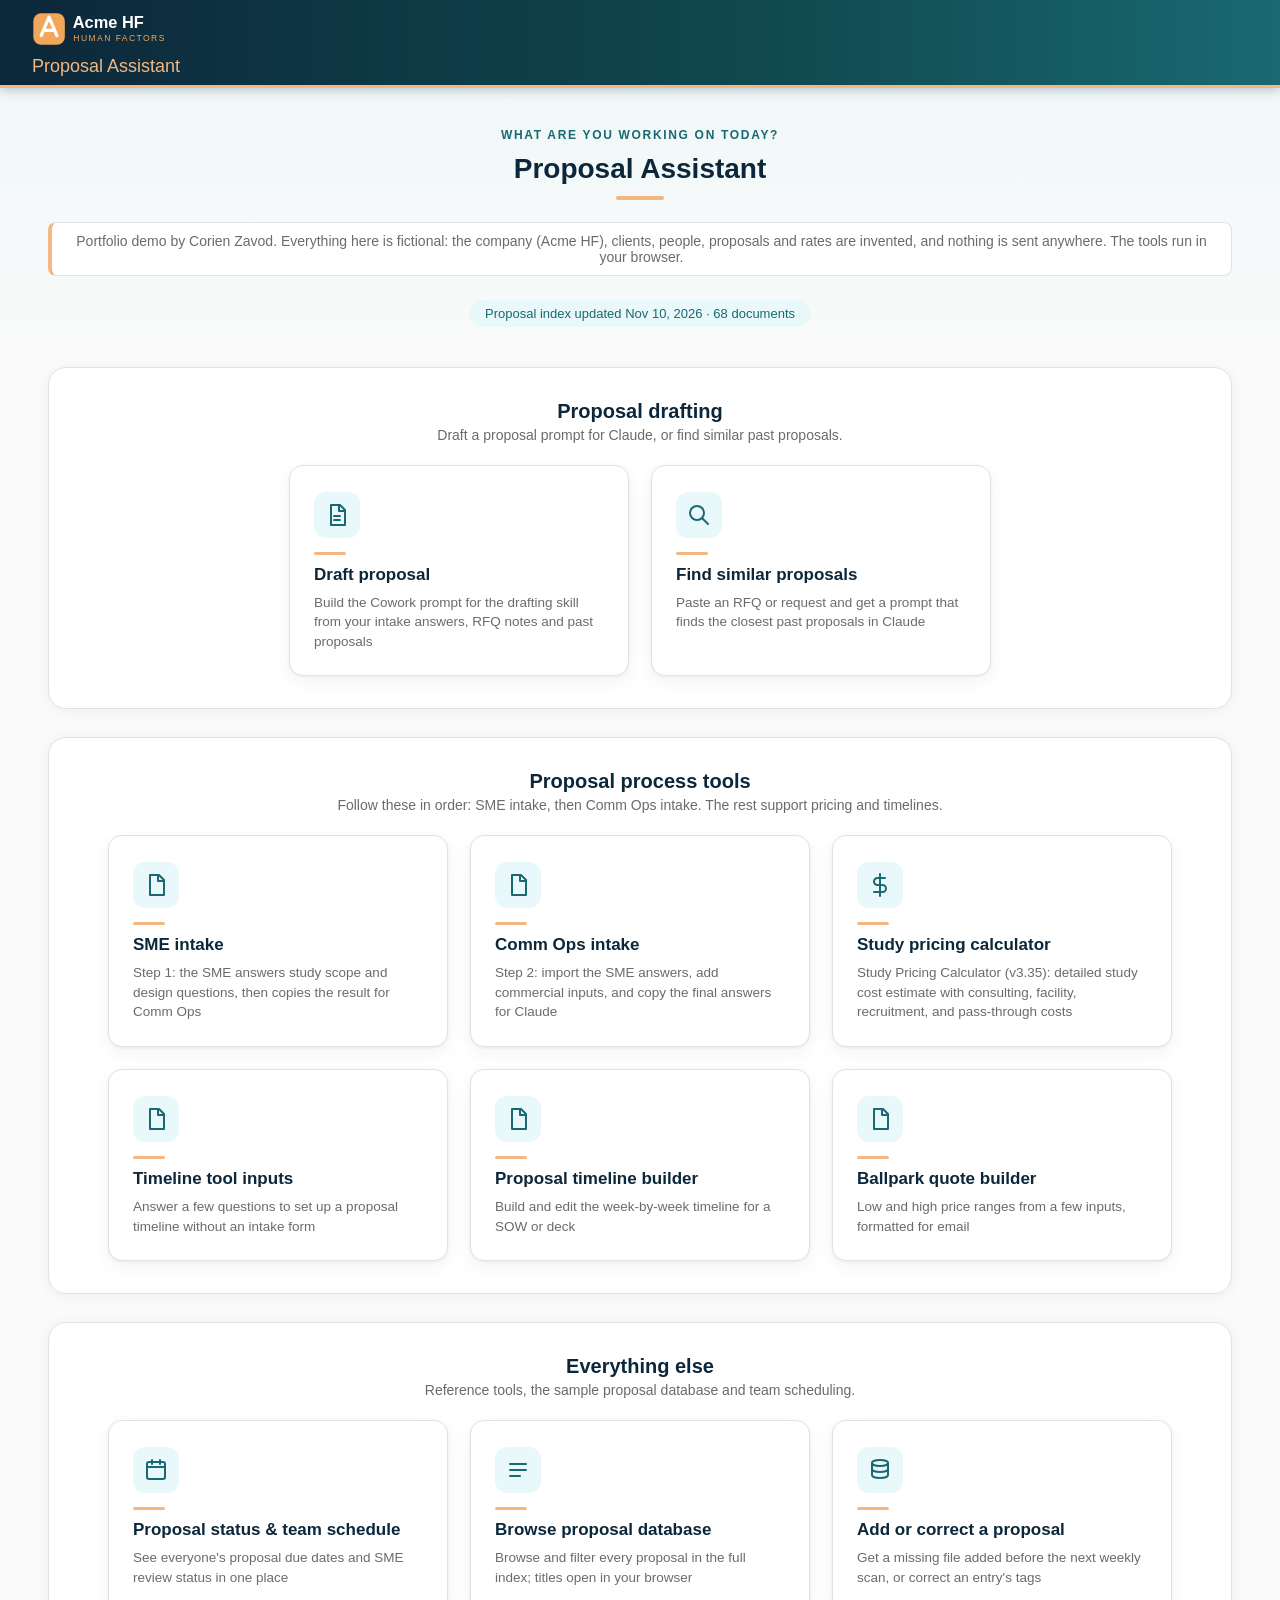
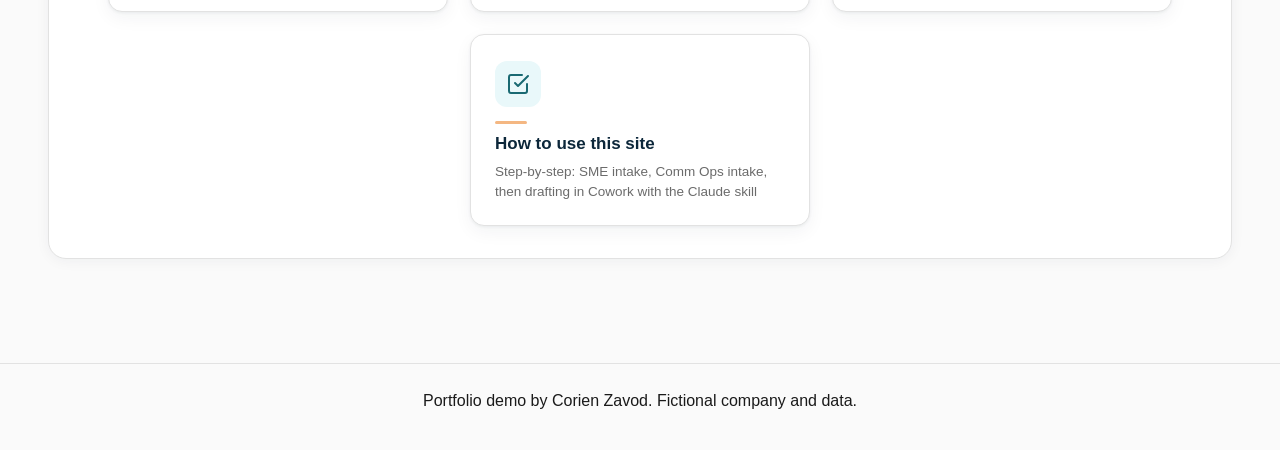
==== index.html @ 8b2c9a24 "Update index.html" ====
<!DOCTYPE html>
<html lang="en">
<head>
<meta charset="UTF-8">
<meta name="viewport" content="width=device-width, initial-scale=1.0">
<title>Proposal Assistant (portfolio demo)</title>
<link rel="stylesheet" href="styles.css">
<link rel="icon" type="image/svg+xml" href="favicon.svg">
<style>
.tool-bar{height:34px;box-sizing:border-box;display:flex;align-items:center;gap:12px;padding:0 24px;background:#FAFAFA var(--page-grad) fixed}
.tool-bar .back-link{margin:0 !important;padding:0 !important;width:auto !important;line-height:1}
.tool-bar .primary-btn{margin:0 !important;padding:3px 12px !important;font-size:13px;line-height:1.2}
/* Keep the header (logo = home) and the Back button visible while scrolling */
.app-header{position:sticky !important;top:0;z-index:1000}
.view > .back-link{display:block;width:100%;text-align:left;position:sticky;top:var(--header-h,64px);z-index:900;background:#FAFAFA var(--page-grad) fixed;padding-top:8px;padding-bottom:8px;margin-top:0}
</style>
</head>
<body>
  <header class="app-header">
    <div class="header-home-link" id="header-home-link" role="button" tabindex="0" aria-label="Go to home screen">
      <img src="logo-white.svg" alt="Acme HF" class="brand-logo">
      <div class="subtitle">Proposal Assistant</div>
    </div>
    <span id="signed-in-as" class="signed-in-as" hidden></span>
  </header>
  <section id="view-login" class="view">
    <h1>Sign in</h1>
    <p class="login-desc">Demo sign-in is switched off.</p>
    <form id="login-form">
      <label>Email address
        <input type="email" name="email" placeholder="you@example.com" required>
      </label>
      <div id="login-error" class="login-error" hidden>Please enter a valid email address.</div>
      <button type="submit" class="primary-btn">Continue</button>
    </form>
  </section>
  <main id="view-home" class="view" hidden>
    <p class="welcome-line">What are you working on today?</p>
    <h1 class="home-heading">Proposal Assistant</h1><p class="demo-banner" style="margin:0 0 18px;padding:10px 14px;border:1px solid var(--border);border-left:4px solid var(--pink);border-radius:8px;background:#fff;font-size:14px;color:var(--text-muted);">Portfolio demo by Corien Zavod. Everything here is fictional: the company (Acme HF), clients, people, proposals and rates are invented, and nothing is sent anywhere. The tools run in your browser.</p>
    <p id="home-stats" class="home-stats"></p>
<section class="home-section">
    <h2 class="home-section-title">Proposal drafting</h2>
    <p class="home-section-sub">Draft a proposal prompt for Claude, or find similar past proposals.</p>
    <div class="card-grid">
<button class="big-card" id="btn-draft" type="button">
        <svg class="card-icon" viewBox="0 0 24 24" fill="none" stroke="currentColor" stroke-width="2" stroke-linecap="round" stroke-linejoin="round" aria-hidden="true"><path d="M6 2h9l5 5v15H6z"/><path d="M14 2v6h6"/><path d="M9 13h6"/><path d="M9 17h6"/></svg>
        <span class="card-accent"></span>
        <span class="card-title">Draft proposal</span>
        <span class="card-desc">Build the Cowork prompt for the drafting skill from your intake answers, RFQ notes and past proposals</span>
      </button>
<button class="big-card" id="btn-search" type="button">
        <svg class="card-icon" viewBox="0 0 24 24" fill="none" stroke="currentColor" stroke-width="2" stroke-linecap="round" stroke-linejoin="round" aria-hidden="true"><circle cx="10" cy="10" r="7"/><path d="M21 21l-5.5-5.5"/></svg>
        <span class="card-accent"></span>
        <span class="card-title">Find similar proposals</span>
        <span class="card-desc">Paste an RFQ or request and get a prompt that finds the closest past proposals in Claude</span>
      </button>
    </div>
    </section>
<section class="home-section">
    <h2 class="home-section-title">Proposal process tools</h2>
    <p class="home-section-sub">Follow these in order: SME intake, then Comm Ops intake. The rest support pricing and timelines.</p>
    <div class="card-grid">
<button class="big-card" type="button" data-tool="tool-sme-intake.html" data-title="SME intake">
        <svg class="card-icon" viewBox="0 0 24 24" fill="none" stroke="currentColor" stroke-width="2" stroke-linecap="round" stroke-linejoin="round" aria-hidden="true"><path d="M6 2h9l5 5v15H6z"/><path d="M14 2v6h6"/></svg>
        <span class="card-accent"></span>
        <span class="card-title">SME intake</span>
        <span class="card-desc">Step 1: the SME answers study scope and design questions, then copies the result for Comm Ops</span>
      </button>
<button class="big-card" type="button" data-tool="tool-comm-ops-intake.html" data-title="Comm Ops intake">
        <svg class="card-icon" viewBox="0 0 24 24" fill="none" stroke="currentColor" stroke-width="2" stroke-linecap="round" stroke-linejoin="round" aria-hidden="true"><path d="M6 2h9l5 5v15H6z"/><path d="M14 2v6h6"/></svg>
        <span class="card-accent"></span>
        <span class="card-title">Comm Ops intake</span>
        <span class="card-desc">Step 2: import the SME answers, add commercial inputs, and copy the final answers for Claude</span>
      </button>
<button class="big-card" id="btn-pricing-calc" type="button">
  <svg class="card-icon" viewBox="0 0 24 24" fill="none" stroke="currentColor" stroke-width="2" stroke-linecap="round" stroke-linejoin="round" aria-hidden="true"><line x1="12" y1="1" x2="12" y2="23"/><path d="M17 5H9.5a3.5 3.5 0 0 0 0 7h5a3.5 3.5 0 0 1 0 7H6"/></svg>
  <span class="card-accent"></span>
  <span class="card-title">Study pricing calculator</span>
  <span class="card-desc">Study Pricing Calculator (v3.35): detailed study cost estimate with consulting, facility, recruitment, and pass-through costs</span>
</button>
<button class="big-card" type="button" data-tool="tool-timeline-inputs.html" data-title="Timeline tool inputs">
        <svg class="card-icon" viewBox="0 0 24 24" fill="none" stroke="currentColor" stroke-width="2" stroke-linecap="round" stroke-linejoin="round" aria-hidden="true"><path d="M6 2h9l5 5v15H6z"/><path d="M14 2v6h6"/></svg>
        <span class="card-accent"></span>
        <span class="card-title">Timeline tool inputs</span>
        <span class="card-desc">Answer a few questions to set up a proposal timeline without an intake form</span>
      </button>
<button class="big-card" type="button" data-tool="tool-timeline-builder.html" data-title="Proposal timeline builder">
        <svg class="card-icon" viewBox="0 0 24 24" fill="none" stroke="currentColor" stroke-width="2" stroke-linecap="round" stroke-linejoin="round" aria-hidden="true"><path d="M6 2h9l5 5v15H6z"/><path d="M14 2v6h6"/></svg>
        <span class="card-accent"></span>
        <span class="card-title">Proposal timeline builder</span>
        <span class="card-desc">Build and edit the week-by-week timeline for a SOW or deck</span>
      </button>
<button class="big-card" type="button" data-tool="tool-ballpark.html" data-title="Ballpark quote builder">
        <svg class="card-icon" viewBox="0 0 24 24" fill="none" stroke="currentColor" stroke-width="2" stroke-linecap="round" stroke-linejoin="round" aria-hidden="true"><path d="M6 2h9l5 5v15H6z"/><path d="M14 2v6h6"/></svg>
        <span class="card-accent"></span>
        <span class="card-title">Ballpark quote builder</span>
        <span class="card-desc">Low and high price ranges from a few inputs, formatted for email</span>
      </button>
    </div>
    </section>
<section class="home-section">
    <h2 class="home-section-title">Everything else</h2>
    <p class="home-section-sub">Reference tools, the sample proposal database and team scheduling.</p>
    <div class="card-grid">

<button class="big-card" id="btn-schedule" type="button">
        <svg class="card-icon" viewBox="0 0 24 24" fill="none" stroke="currentColor" stroke-width="2" stroke-linecap="round" stroke-linejoin="round" aria-hidden="true"><rect x="3" y="4" width="18" height="17" rx="2"/><path d="M3 9h18"/><path d="M8 2v4"/><path d="M16 2v4"/></svg>
        <span class="card-accent"></span>
        <span class="card-title">Proposal status &amp; team schedule</span>
        <span class="card-desc">See everyone's proposal due dates and SME review status in one place</span>
      </button>
<button class="big-card" id="btn-browse-db" type="button">
        <svg class="card-icon" viewBox="0 0 24 24" fill="none" stroke="currentColor" stroke-width="2" stroke-linecap="round" stroke-linejoin="round" aria-hidden="true"><path d="M4 6h16"/><path d="M4 12h16"/><path d="M4 18h10"/></svg>
        <span class="card-accent"></span>
        <span class="card-title">Browse proposal database</span>
        <span class="card-desc">Browse and filter every proposal in the full index; titles open in your browser</span>
      </button>
<button class="big-card" id="btn-add-proposal" type="button">
        <svg class="card-icon" viewBox="0 0 24 24" fill="none" stroke="currentColor" stroke-width="2" stroke-linecap="round" stroke-linejoin="round" aria-hidden="true"><ellipse cx="12" cy="5" rx="8" ry="3"/><path d="M4 5v6c0 1.7 3.6 3 8 3s8-1.3 8-3V5"/><path d="M4 11v6c0 1.7 3.6 3 8 3s8-1.3 8-3v-6"/></svg>
        <span class="card-accent"></span>
        <span class="card-title">Add or correct a proposal</span>
        <span class="card-desc">Get a missing file added before the next weekly scan, or correct an entry's tags</span>
      </button>
<button class="big-card" id="btn-howto" type="button">
  <svg class="card-icon" viewBox="0 0 24 24" fill="none" stroke="currentColor" stroke-width="2" stroke-linecap="round" stroke-linejoin="round" aria-hidden="true"><path d="M9 11l3 3L22 4"/><path d="M21 12v7a2 2 0 0 1-2 2H5a2 2 0 0 1-2-2V5a2 2 0 0 1 2-2h11"/></svg>
  <span class="card-accent"></span>
  <span class="card-title">How to use this site</span>
  <span class="card-desc">Step-by-step: SME intake, Comm Ops intake, then drafting in Cowork with the Claude skill</span>
</button>
    </div>
    </section>
  </main>
  <section id="view-draft" class="view" hidden>
    <button class="back-link" id="back-from-draft" type="button">&larr; Back</button>
    <h1>Draft a proposal</h1>
    <p class="login-desc">This builds the prompt for the drafting skill in Cowork. Complete the SME intake and the Comm Ops intake first: the skill uses their final answers to price the proposal and build the draft.</p>
    <form id="draft-form">
      <label>What do you want drafted?
        <select name="proposalType" id="draft-proposalType" required>
          <option value="" disabled selected>Select proposal type</option>
          <option value="sow">Word SOW</option>
          <option value="ppt">PowerPoint proposal</option>
          <option value="ballpark">Ballpark quote</option>
          <option value="amendment">Amendment / change order</option>
        </select>
      </label>
      <div id="draft-type-hint" class="output" hidden></div>
      <div id="draft-tool-links" style="display:flex; gap:8px; flex-wrap:wrap; margin:0 0 14px;">
        <button type="button" class="quiz-option-btn" data-tool="tool-sme-intake.html" data-title="SME intake">Open SME intake</button>
        <button type="button" class="quiz-option-btn" data-tool="tool-comm-ops-intake.html" data-title="Comm Ops intake">Open Comm Ops intake</button>
        <button type="button" class="quiz-option-btn" data-tool="tool-ballpark.html" data-title="Ballpark quote builder">Open Ballpark quote builder</button>
      </div>
      <label><span id="draft-intake-label">Comm Ops intake final answers</span>
        <textarea name="pricingInputs" id="draft-pricingInputs" rows="6" placeholder="Paste the text from the Comm Ops intake's &quot;Copy final answers for Claude&quot; button. It ends with TIMELINE-DATA and PROPOSAL-DATA lines. The skill decodes it and prices the proposal with the Study Pricing Calculator code."></textarea>
      </label>
      <label>RFQ or discovery-call notes (optional for a SOW or deck, required for an amendment)
        <textarea name="scope" id="draft-scope" rows="5" placeholder="Paste the client's request or your call notes. It is used for the Project Overview and to find similar past proposals. Do not include identifiable patient data."></textarea>
      </label>
      <label>Client status (optional)
        <select name="clientStatus" id="draft-clientStatus">
          <option value="" selected>Not sure / already in the intake</option>
          <option value="new">New client</option>
          <option value="existing">Existing client</option>
        </select>
      </label>
      <label>Is this your first proposal today?
        <select name="firstToday" id="draft-firstToday">
          <option value="yes" selected>Yes (no number on the file name)</option>
          <option value="2">No, this is my 2nd today</option>
          <option value="3">No, this is my 3rd today</option>
          <option value="4">No, this is my 4th today</option>
          <option value="5">No, this is my 5th today</option>
        </select>
      </label>
      <label>Past proposals to reference (optional)
        <textarea name="referencedProposals" id="draft-referencedProposals" rows="3" placeholder="Auto-fills when you carry over matches from Find similar proposals. You can also paste IDs or titles you found yourself. The skill searches the full proposal index anyway and adds anything closer."></textarea>
      </label>
      <div style="display:flex; gap:10px;">
        <button type="submit" class="primary-btn">Prepare draft prompt</button>
        <button type="reset" class="quiz-option-btn" id="draft-reset">Clear form</button>
      </div>
    </form>
    <div id="draft-output" class="output" hidden></div>
  </section>
  
<section id="view-search" class="view" hidden>
    <button class="back-link" id="back-from-search" type="button">&larr; Back</button>
    <h1>Find similar proposals</h1>
    <p class="login-desc">Search the site's proposal database first - it's instant. For a deeper look across the full proposal index, including slide-level text, use the Claude search skill option that appears with your results.</p>
    <form id="search-form">
      <label>Deliverable type
        <select name="deliverableType" id="search-deliverableType">
          <option value="" selected>Any deliverable type</option>
          <option value="Ballpark quote">Ballpark quote</option>
          <option value="PowerPoint proposal">PowerPoint proposal</option>
          <option value="Word SOW">Word SOW</option>
          <option value="Amendment / change order">Amendment / change order</option>
        </select>
      </label>
      <label>Industry / device category
        <input type="text" name="industry" id="search-industry" placeholder="e.g. Medtech - cardiology">
      </label>
      <label>Client status
        <select name="clientStatus" id="search-clientStatus">
          <option value="" selected>Any client status</option>
          <option value="New client">New client</option>
          <option value="Existing client">Existing client</option>
        </select>
      </label>
      <label>Pricing model
        <select name="pricingModel" id="search-pricingModel">
          <option value="" selected>Any pricing model</option>
          <option value="Time and materials">Time and materials</option>
          <option value="Fixed fee">Fixed fee</option>
          <option value="Mix of both">Mix of both</option>
        </select>
      </label>
      <label>Study type
        <input type="text" name="studyType" id="search-studyType" placeholder="e.g. Formative evaluation">
      </label>
      <label>RFQ, request details, or scope notes
        <textarea name="query" id="search-query" rows="5" placeholder="Paste the RFQ, or describe the project"></textarea>
      </label>
      <div style="display:flex; gap:10px;">
        <button type="submit" class="primary-btn">Search database</button>
        <button type="reset" class="quiz-option-btn" id="search-reset">Clear form</button>
      </div>
    </form>
    <div class="broaden-search-box" style="margin-top:16px;padding-top:16px;border-top:1px solid var(--border);">
      <p style="margin:0 0 10px;">Want a deeper search of the full index (slide text included) in Claude?</p>
      <button type="button" class="quiz-option-btn" id="broaden-search-btn" disabled>Search with Claude's search skill</button>
      <p id="broaden-search-hint" class="login-desc" style="margin-top:6px;">Search the database above first to enable this.</p>
      <div id="search-handoff-output" style="margin-top:10px;" hidden></div>
    </div>
    <div id="search-results" class="output" hidden></div>
    <div class="use-in-draft-box" id="use-in-draft-box" style="margin-top:16px;padding-top:16px;border-top:1px solid var(--border);" hidden>
      <p style="margin:0 0 10px;">Found a good match? Carry these matches over to the draft proposal tool.</p>
      <button type="button" class="primary-btn" id="use-in-draft-btn">Use these matches in draft proposal</button>
    </div>
  </section>
  
  <section id="view-process" class="view" hidden>
    <button class="back-link" id="back-from-process" type="button">&larr; Back</button>
    <h1>Process reference</h1>
    <div id="process-list"></div>
  </section>
  <section id="view-howto" class="view" hidden>
  <button class="back-link" id="back-from-howto" type="button">&larr; Back</button>
  <h1>How to use this site</h1>
  <p class="login-desc">The proposal workflow from RFQ to reviewed draft: SME intake &rarr; Comm Ops intake &rarr; Cowork with the drafting skill. Use the "Go to" buttons to jump straight to a step or tool.</p>
  <div class="setup-card"><h2>About this demo</h2><p>This is a portfolio version of an internal proposal-drafting assistant. The company, clients, people and prices are fictional, and the proposal database holds sample entries only. In the original, the site hands structured intake answers to AI skills that search a proposal index and draft Word and PowerPoint proposals. Here, the prompt builders still run so you can see what they produce, but there is no index folder or AI skill behind them.</p><p class="setup-note">Try this: open SME intake, fill in a few answers, copy the result, then paste it into Comm Ops intake.</p></div>
  <div id="howto-list"></div>
  <h2 style="margin-top:32px;">Other tools on this site</h2>
  <div id="howto-tools-list"></div>
</section>
  <section id="view-browse-db" class="view" hidden>
    <button class="back-link" id="back-from-browse-db" type="button">&larr; Back</button>
    <h1>Proposal database</h1>
    <div style="display:flex; flex-wrap:wrap; align-items:flex-end; gap:14px; margin:8px 0 12px;">
      <label style="flex:2 1 260px; min-width:220px;">Search (client, title, summary, tags)
        <input type="text" id="browse-text" placeholder="e.g. Acme autoinjector">
      </label>
      <label style="flex:1 1 150px; min-width:150px;">Year
        <select id="browse-filter-year"><option value="">All</option></select>
      </label>
      <label style="flex:1 1 150px; min-width:150px;">Kind
        <select id="browse-filter-kind"><option value="">All</option></select>
      </label>
      <label style="flex:1 1 150px; min-width:150px;">Device type
        <select id="browse-filter-device"><option value="">All</option></select>
      </label>
      <label style="flex:1 1 150px; min-width:150px;">Therapeutic area
        <select id="browse-filter-area"><option value="">All</option></select>
      </label>
      <label style="flex:1 1 150px; min-width:150px;">Study type
        <select id="browse-filter-study"><option value="">All</option></select>
      </label>
      <label style="flex:1 1 150px; min-width:150px;">Deal size
        <select id="browse-filter-dealsize"><option value="">All</option></select>
      </label>
      <label style="flex:1 1 150px; min-width:150px;">Sort by
        <select id="browse-sort"><option value="newest">Newest first</option><option value="oldest">Oldest first</option><option value="client">Client A to Z</option><option value="title">Title A to Z</option></select>
      </label>
      <button type="button" id="browse-filter-clear" class="quiz-option-btn">Clear filters</button>
      <button type="button" id="browse-export" class="quiz-option-btn">Download CSV</button>
    </div>
    <label style="display:block;margin-bottom:12px;"><input type="checkbox" id="browse-all-versions"> Show drafts and other versions too</label>
    <p id="browse-count" class="browse-count"></p>
    <div id="browse-list"></div>
  </section>
  <section id="view-pricing-calc" class="view" hidden style="max-width:none; padding:0;">
  <div class="tool-bar" style="justify-content:space-between;">
  <button class="back-link" id="back-from-pricing-calc" type="button">&larr; Back</button>
  <button class="primary-btn" id="open-rate-card" type="button">View Master Rate Card</button>
</div>
  <iframe src="pricing-calculator.html" style="width:100%; height:calc(100vh - var(--header-h,86px) - 34px); border:none; display:block;"></iframe>
</section>
  <section id="view-tool" class="view" hidden style="max-width:none; padding:0;">
    <div class="tool-bar">
      <button class="back-link" id="back-from-tool" type="button">&larr; Back</button>
    </div>
    <iframe id="tool-frame" title="Tool" allow="clipboard-write; clipboard-read" style="width:100%; height:calc(100vh - var(--header-h,86px) - 34px); border:none; display:block;"></iframe>
  </section>
  <section id="view-add-proposal" class="view" hidden>
    <button class="back-link" id="back-from-add" type="button">&larr; Back</button>
    <h1>Add or correct a proposal in the database</h1>
    <p class="login-desc">The proposal database is built from a shared Proposals folder, and a weekly scan adds new files automatically. Use this form to get a file added before the next scan, or to fix the tags on an existing entry. It prepares a request for the person who maintains the index; nothing is changed until it is run.</p>
    <form id="add-proposal-form">
      <label>What do you need?
        <select name="mode" id="add-mode">
          <option value="add">Add a document that is missing</option>
          <option value="correct">Correct an existing entry</option>
        </select>
      </label>
      <label id="add-id-row" hidden>Existing entry ID (PRO-... or CNT-...)
        <input type="text" name="id" id="add-id" placeholder="e.g. PRO-2025-123 (copy it from Browse proposal database)">
      </label>
      <label>Document title or file name
        <input type="text" name="title" placeholder="e.g. 2026 Oct 12 Acme Autoinjector Validation SOW.docx" required>
      </label>
      <label>Client
        <input type="text" name="client" placeholder="e.g. Acme Medical">
      </label>
      <label>Document link or folder path
        <input type="text" name="sourceUrl" placeholder="Paste the document link, or the path inside the Proposals folder" required>
      </label>
      <label>Document date (optional)
        <input type="text" name="date" placeholder="e.g. 2026-10-12">
      </label>
      <label>Kind of document
        <select name="kind">
          <option value="">Not sure</option>
          <option>PowerPoint proposal</option>
          <option>Word SOW</option>
          <option>Amendment / change order</option>
          <option>Ballpark quote / estimate</option>
          <option>Client request (RFP, RFQ, RFI)</option>
          <option>Other</option>
        </select>
      </label>
      <label>Device type (optional)
        <input type="text" name="device" placeholder="e.g. Autoinjector">
      </label>
      <label>Therapeutic area (optional)
        <input type="text" name="area" placeholder="e.g. Diabetes">
      </label>
      <label>Study type (optional)
        <input type="text" name="study" placeholder="e.g. Summative evaluation">
      </label>
      <label>Proposal structure / pricing model (optional)
        <input type="text" name="structure" placeholder="e.g. Fixed fee, two phases">
      </label>
      <label>Notes
        <textarea name="notes" rows="3" placeholder="Anything the index owner should know: the outcome (won, lost, pending), which version is final, a duplicate of another entry, what is wrong with the current tags."></textarea>
      </label>
      <button type="submit" class="primary-btn">Prepare request</button>
    </form>
    <div id="add-proposal-output" class="output" hidden></div>
  </section>
  
<section id="view-redact" class="view" hidden>
    <button class="back-link" id="back-from-redact" type="button">&larr; Back</button>
    <h1>De-identify an RFQ</h1>
    <p class="login-desc">Everything on this page runs in your browser only - nothing is sent anywhere, not even to Claude. Paste an RFQ below to scan it for likely client names, organization names, model/part numbers, and sentences that may reference proprietary or confidential information. This is a rough first-pass scan meant to speed up your own review - it will over-flag common phrases, so use your judgment on what actually needs to change. As a rule, the two things that must come out before this text goes to Claude are client names and trade secrets.</p>
    <p class="redact-tip"><strong>Tip:</strong> If you're copying text from a PDF, use the <strong>Print</strong> button to open the print preview, then copy the text from there instead of the default PDF view. Text copied from print preview keeps its original order and reads much more cleanly than text copied straight out of a normal PDF viewer.</p>
    <form id="redact-form">
      <label for="redact-client-name" style="display:block;margin-bottom:6px;font-weight:600;">
        Client name (optional)
      </label>
      <input
        type="text"
        id="redact-client-name"
        name="clientName"
        placeholder="e.g. Acme Devices"
        style="width:100%;margin-bottom:16px;padding:8px;border:1px solid var(--border, #ccc);border-radius:6px;"
      >
      <label>Paste the RFQ text
        <textarea name="rfqText" id="redact-input" rows="10" placeholder="Paste the full RFQ text here"></textarea>
      </label>
      <div style="display:flex; gap:10px;">
        <button type="submit" class="primary-btn">Scan for identifying info</button>
        <button type="reset" class="quiz-option-btn" id="redact-reset">Clear</button>
      </div>
    </form>
    <div id="redact-output" hidden>
      <div class="output" id="redact-highlighted" style="margin-top:24px;"></div>
      <div id="redact-flagged-sentences" style="margin-top:16px;"></div>
      <div id="redact-term-list-box" style="margin-top:20px;" hidden>
  <p style="margin:0 0 8px; font-weight:600;">Flagged terms - choose what to remove from the copy below:</p>
  <label class="redact-term-row" style="margin-bottom:10px;">
    <input type="checkbox" id="redact-select-all" checked>
    <span>Select all</span>
  </label>
  <div id="redact-term-list" class="redact-term-box"></div>
  <button type="button" class="quiz-option-btn" id="redact-apply-removals-btn" style="margin-top:10px;">Apply selected removals to text below</button>
</div>
      <label style="margin-top:20px;">Edit this copy to remove or generalize anything flagged
        <textarea id="redact-working" rows="10"></textarea>
      </label>
      <div style="display:flex; gap:10px; margin-top:10px; flex-wrap:wrap;">
        <button type="button" class="primary-btn" id="redact-copy-btn">Copy cleaned text</button>
        <button type="button" class="quiz-option-btn" id="redact-use-in-draft-btn">Use in draft proposal</button>
        <button type="button" class="quiz-option-btn" id="redact-use-in-search-btn">Use in find similar proposals</button>
        <button type="button" class="quiz-option-btn" id="redact-clear-page-btn">Clear page</button>
      </div>
      <div id="redact-copy-confirm" class="login-desc" style="margin-top:8px;" hidden></div>
    </div>
  </section>
  <section id="view-schedule" class="view" hidden>
    <button class="back-link" id="back-from-schedule" type="button">&larr; Back</button>
    <h1>Proposal status &amp; team schedule</h1>
    <p class="login-desc">Shows every teammate's proposal due dates and SME review status in one place, so work isn't accidentally piled onto one person and deadlines don't get missed. In this demo the schedule is stored in your own browser only (sample teammates are pre-loaded), so nothing is shared. In the original it synced live for the whole team.</p>
    <div id="schedule-account-box"></div>
    <div id="schedule-main" hidden>
      <button type="button" class="primary-btn" id="schedule-edit-my-btn" style="margin-top:16px;">Edit my schedule</button>
      <div style="display:flex; align-items:center; justify-content:space-between; margin-top:24px;">
        <h2 style="margin:0;">Everyone's schedule</h2>
        <button type="button" class="quiz-option-btn" id="schedule-refresh-btn">Refresh now</button>
      </div>
      <p id="schedule-sync-note" class="login-desc" style="margin-top:6px;" hidden></p>
      <div class="schedule-view-toggle">
        <button type="button" id="schedule-view-list-btn" class="quiz-option-btn">List view</button>
        <button type="button" id="schedule-view-calendar-btn" class="quiz-option-btn">Calendar view</button>
      </div>
      <div id="schedule-board"></div>
      <div id="schedule-calendar" hidden>
        <div class="schedule-cal-nav">
          <button type="button" id="schedule-cal-prev-btn" class="quiz-option-btn">&larr; Prev</button>
          <div style="display:flex; align-items:center; gap:10px;">
            <h3 id="schedule-cal-month-label" style="margin:0;"></h3>
            <select id="schedule-cal-range-select">
              <option value="week">Weekly</option>
              <option value="month" selected>Monthly</option>
              <option value="year">Yearly</option>
            </select>
          </div>
          <button type="button" id="schedule-cal-next-btn" class="quiz-option-btn">Next &rarr;</button>
        </div>
        <div id="schedule-cal-grid" class="schedule-cal-grid"></div>
        <div id="schedule-cal-modal" class="schedule-cal-modal" hidden>
          <div class="schedule-cal-modal-content">
            <button type="button" id="schedule-cal-modal-close" class="schedule-cal-modal-close">&times;</button>
            <div id="schedule-cal-modal-body"></div>
          </div>
        </div>
      </div>
    </div>
  </section>
  <section id="view-schedule-edit" class="view" hidden>
    <button class="back-link" id="back-from-schedule-edit" type="button">&larr; Back</button>
    <h1>Edit my schedule</h1>
    <h2 style="margin-top:24px;">Add to my schedule</h2>
    <form id="schedule-entry-form">
      <label>Proposal title
        <input type="text" name="proposalTitle" id="schedule-proposalTitle" placeholder="e.g. Acme Devices - Formative Study" required maxlength="200">
      </label>
      <label>Proposal reference (optional)
        <input type="text" name="proposalRef" id="schedule-proposalRef" placeholder="e.g. REF-2026-001" maxlength="80">
      </label>
      <label>Task type
        <select name="taskType" id="schedule-taskType" required>
          <option value="" disabled selected>Select task type</option>
          <option value="Drafting">Drafting</option>
          <option value="SME Review">SME Review</option>
          <option value="Client Follow-up">Client Follow-up</option>
          <option value="Other">Other</option>
        </select>
      </label>
      <label>Due date
        <input type="date" name="dueDate" id="schedule-dueDate" required>
      </label>
      <label>Status
        <select name="status" id="schedule-status" required>
          <option value="Not started">Not started</option>
          <option value="In progress">In progress</option>
          <option value="Complete">Complete</option>
        </select>
      </label>
      <label>Notes (optional)
        <textarea name="notes" id="schedule-notes" rows="3" maxlength="500" placeholder="Anything teammates should know"></textarea>
      </label>
      <div style="display:flex; gap:10px;">
        <button type="submit" class="primary-btn" id="schedule-submit-btn">Add to my schedule</button>
        <button type="button" class="quiz-option-btn" id="schedule-cancel-edit-btn" hidden>Cancel edit</button>
      </div>
    </form>
    <h2 style="margin-top:32px;">My schedule items</h2>
    <div id="schedule-my-entries" style="margin-top:16px;"></div>
  </section>
  <section id="view-rate-card" class="view" hidden>
  <div style="padding:16px 24px 0;">
    <button class="back-link" id="back-from-rate-card" type="button">&larr; Back</button>
  </div>
  <div style="padding:8px 24px 48px; max-width:960px; margin:0 auto;">
    <h1>Master Rate Card</h1>
    <div id="rate-card-content"></div>
  </div>
</section>
  <footer class="app-footer">
    Portfolio demo by Corien Zavod. Fictional company and data.
  </footer>
  <script src="demo-backend.js"></script>
  <script src="rates.js"></script>
  <script src="app.js"></script>
     <script src="tron-easter-egg.js" defer></script>
</body>
</html>
---- styles.css ----
:root {
  --navy: #0C273A;
  --purple: #196972;
  --pink: #F4B782;
  --bg: #FAFAFA;
  --text: #1A1A1A;
  --text-muted: #6B6B6B;
  --card-bg: #FFFFFF;
  --border: #E2E2E2;
  --page-grad: linear-gradient(180deg, #EEF7F8 0, #FAFAFA 380px);
}
* { box-sizing: border-box; }
body {
  margin: 0;
  font-family: Calibri, Arial, sans-serif;
  background: #FAFAFA var(--page-grad) fixed;
  color: var(--text);
  -webkit-font-smoothing: antialiased;
}
.app-header {
  background: linear-gradient(90deg, var(--navy) 0%, #10494F 60%, var(--purple) 100%);
  box-shadow: 0 2px 10px rgba(12, 39, 58, 0.25);
  border-bottom: 3px solid var(--pink);
  color: #fff;
  padding: 8px 32px;
  display: flex;
  align-items: center;
  gap: 12px;
}
.header-home-link { display: flex; flex-direction: column; align-items: flex-start; gap: 6px; cursor: pointer; }
.header-home-link:focus-visible { outline: 2px solid var(--pink); outline-offset: 3px; }
.brand { font-size: 22px; font-weight: 700; }
.brand-logo { height: 42px; width: auto; display: block; }
.subtitle { font-size: 18px; color: var(--pink); }
/* Layout: pages use the available width on wide screens (up to 1280px) and shrink on phones.
   Form pages stay narrower so text boxes remain readable. */
.view { max-width: 1280px; margin: 0 auto; padding: 32px clamp(16px, 4vw, 48px) 80px; }
#view-login { max-width: 520px; }
#view-draft, #view-search, #view-add-proposal, #view-redact { max-width: 980px; }
h1 { font-size: 20px; color: var(--navy); margin-bottom: 20px; }
.card-grid { display: flex; flex-wrap: wrap; justify-content: center; gap: 22px; text-align: left; }
.card-grid > .big-card { flex: 0 1 340px; }
.big-card {
  background: var(--card-bg);
  border: 1px solid var(--border);
  border-radius: 14px;
  padding: 26px 24px 24px;
  text-align: left;
  cursor: pointer;
  display: flex;
  flex-direction: column;
  gap: 8px;
  font-family: inherit;
  box-shadow: 0 1px 3px rgba(12, 39, 58, 0.06), 0 6px 18px rgba(12, 39, 58, 0.05);
  transition: border-color 0.18s ease, transform 0.18s ease, box-shadow 0.18s ease;
}
.big-card:hover { border-color: var(--pink); transform: translateY(-4px); box-shadow: 0 10px 28px rgba(25, 105, 114, 0.18); }
.big-card:focus-visible { outline: 3px solid var(--pink); outline-offset: 2px; }
.card-icon { box-sizing: content-box; width: 24px; height: 24px; padding: 11px; border-radius: 12px; background: #E9F8FA; color: var(--purple); margin-bottom: 4px; }
.big-card:hover .card-icon { background: var(--purple); color: #fff; }
.card-accent { display: block; width: 32px; height: 3px; background: var(--pink); border-radius: 2px; margin: 2px 0; }
.card-title { font-size: 17px; font-weight: 700; color: var(--navy); }
.card-desc { font-size: 13.5px; line-height: 1.45; color: var(--text-muted); }
.back-link {
  background: none; border: none; color: var(--purple);
  font-size: 14px; cursor: pointer; padding: 0; margin-bottom: 16px;
}
form { display: flex; flex-direction: column; gap: 16px; }
label { display: flex; flex-direction: column; gap: 6px; font-size: 13px; color: var(--text-muted); }
select, textarea, input[type="email"], input[type="text"], input[type="password"], input[type="date"], input[type="number"] {
  font-family: inherit; font-size: 14px; padding: 8px 10px;
  border: 1px solid var(--border); border-radius: 8px; color: var(--text); background: #fff;
}
select:focus, textarea:focus, input:focus { outline: none; border-color: var(--purple); box-shadow: 0 0 0 3px rgba(244, 183, 130, 0.35); }
.primary-btn {
  background: var(--navy); color: #fff; border: none;
  border-radius: 8px; padding: 10px 20px; font-size: 14px; font-weight: 600;
  cursor: pointer; align-self: flex-start;
  transition: background 0.15s ease, box-shadow 0.15s ease;
}
.primary-btn:hover { background: var(--purple); box-shadow: 0 4px 12px rgba(25, 105, 114, 0.3); }
.output {
  margin-top: 24px; background: var(--card-bg); border: 1px solid var(--border);
  border-left: 4px solid var(--pink); border-radius: 6px; padding: 16px 20px;
  white-space: pre-wrap; font-size: 13px; line-height: 1.5;
}
.result-card { border-bottom: 1px solid var(--border); padding: 12px 0; }
.result-card:last-child { border-bottom: none; }
.result-title { font-weight: 700; color: var(--navy); font-size: 14px; }
.result-meta { font-size: 12px; color: var(--text-muted); margin: 4px 0; }
.match-score { color: var(--purple); font-weight: 700; }
@media (max-width: 600px) { .card-grid > .big-card { flex-basis: 100%; } .home-heading { font-size: 28px; } .home-section { padding: 6px 16px 24px; } }

.signed-in-as { margin-left: auto; font-size: 12px; color: #F4B782; align-self: center; }
.signed-in-as a { color: #F4B782; text-decoration: underline; cursor: pointer; }
.login-desc { font-size: 13px; color: var(--text-muted); margin: -8px 0 20px; }
.login-error { font-size: 13px; color: #B3261E; }

#view-home:not([hidden]) {
  display: flex;
  flex-direction: column;
  align-items: stretch;
  min-height: 55vh;
  text-align: center;
}
.view[hidden] { display: none !important; }
.welcome-line { font-size: 12px; letter-spacing: 0.14em; text-transform: uppercase; font-weight: 700; color: var(--purple); margin: 8px 0 6px; }
.home-heading { color: var(--navy); font-size: 38px; line-height: 1.15; margin: 0 0 12px; }
.home-heading::after { content: ""; display: block; width: 64px; height: 4px; border-radius: 2px; background: var(--pink); margin: 14px auto 0; }
.home-stats { display: inline-block; align-self: center; font-size: 13px; color: var(--purple); background: #E9F8FA; border-radius: 999px; padding: 6px 16px; margin: 6px 0 12px; }
.home-stats:empty { display: none; }
.home-section { background: var(--card-bg); border: 1px solid var(--border); border-radius: 18px; padding: 10px 28px 32px; margin-top: 28px; box-shadow: 0 2px 14px rgba(12, 39, 58, 0.05); }
.home-section-title { display: block; margin: 22px 0 4px; font-size: 22px; color: var(--navy); }
.home-section-sub { margin: 0 auto 22px; max-width: 640px; font-size: 14px; color: var(--text-muted); }

.quiz-question { font-size: 15px; color: var(--text); margin-bottom: 16px; }
.quiz-options { display: flex; gap: 12px; flex-wrap: wrap; }
.quiz-option-btn {
  background: var(--card-bg); border: 1px solid var(--border); color: var(--purple);
  border-radius: 6px; padding: 10px 18px; font-size: 14px; cursor: pointer;
}

.redact-tip {
  background: #FDF8F3;
  border-left: 3px solid #F4B782;
  color: #0C273A;
  padding: 10px 14px;
  border-radius: 4px;
  margin: 14px 0;
  font-size: 0.95em;
}
.redact-term-box {
  display: flex;
  flex-direction: column;
  gap: 8px;
  max-height: 240px;
  overflow-y: auto;
  padding: 12px 14px;
  border: 1px solid var(--border);
  border-radius: 6px;
  background: var(--card-bg);
}
.redact-term-row {
  display: flex;
  align-items: flex-start;
  gap: 8px;
  flex-direction: row;
  font-weight: normal;
  font-size: 13px;
  color: var(--text);
}

.redact-term-row input[type="checkbox"] { margin-top: 3px; }

.quiz-option-btn:hover { border-color: var(--purple); }
.quiz-option-btn:disabled { color: var(--text-muted); cursor: not-allowed; opacity: 0.55; }
.quiz-option-btn:disabled:hover { border-color: var(--border); }
.quiz-result-title { font-weight: 700; color: var(--navy); font-size: 16px; margin-bottom: 6px; }
.quiz-result-desc { font-size: 13px; color: var(--text); margin-bottom: 14px; }

.process-stage { margin-bottom: 22px; }
.process-stage h3 { color: var(--purple); font-size: 15px; margin: 0 0 4px; }
.process-stage p { font-size: 13px; color: var(--text); margin: 0; }

.checkbox-row { flex-direction: row !important; align-items: center; gap: 8px !important; font-size: 14px !important; color: var(--text) !important; }
.checkbox-row input { width: auto; }

.browse-count { font-size: 12px; color: var(--text-muted); margin-bottom: 16px; }
.app-footer { text-align: center; padding: 28px 24px 40px; border-top: 1px solid var(--border); margin-top: 24px; }
.feedback-link { font-size: 12px; color: var(--text-muted); text-decoration: underline; }

.redact-mark { padding: 1px 3px; border-radius: 3px; font-weight: 600; }
.redact-company { background: #FFF0E2; color: #196972; }
.redact-propername { background: #E0F3F5; color: #196972; }
.redact-email { background: #FFE8CC; color: #7A4A00; }
.redact-code { background: #D6F5E3; color: #146C43; }
.redact-allcaps { background: #FFF3B0; color: #7A6400; }
.redact-phone { background: #FFD9D9; color: #8A1F1F; }
.redact-repeated { background: #CDE7FF; color: #1A4D80; }
.redact-clientName { background: #F482EE33; border-bottom: 2px solid #F4B782; }

.rate-table-wrap { overflow-x: auto; margin: 20px 0; }
.rate-table { width: 100%; border-collapse: collapse; font-size: 14px; }
.rate-table caption { text-align: left; font-weight: 600; color: var(--navy); font-size: 16px; padding: 12px 0 8px; }
.rate-table th { background: var(--navy); color: #fff; text-align: left; padding: 10px 12px; font-weight: 600; }
.rate-table td { padding: 9px 12px; border-bottom: 1px solid var(--border); }
.rate-table tbody tr:nth-child(even) { background: var(--card-bg); }
.rate-card-note { border-left: 3px solid var(--pink); background: var(--card-bg); padding: 10px 14px; font-size: 13px; color: var(--text-muted); margin: 16px 0; }

.schedule-overdue {
  background: #FFD6D6;
  border-bottom: 2px solid #E02424;
}
.schedule-due-soon {
  background: #FFF3B0;
  border-bottom: 2px solid #FFC107;
}
.schedule-due-soon-plain {
  background: #FFF3B0;
}
.schedule-complete {
  background: #D6F5DD;
  border-bottom: 2px solid #1E8449;
}
.schedule-view-toggle {
  display: flex;
  gap: 8px;
  margin-bottom: 12px;
}
#schedule-view-list-btn.active,
#schedule-view-calendar-btn.active {
  background: var(--purple);
  color: #fff;
  border-color: var(--purple);
}
.schedule-cal-nav {
  display: flex;
  align-items: center;
  justify-content: space-between;
  margin-bottom: 10px;
}
.schedule-cal-grid {
  display: grid;
  grid-template-columns: repeat(7, 1fr);
  gap: 6px;
}
.schedule-cal-daylabel {
  font-size: 12px;
  font-weight: 600;
  color: var(--text-muted);
  text-align: center;
  padding-bottom: 4px;
}
.schedule-cal-day {
  border: 1px solid var(--border);
  border-radius: 6px;
  min-height: 92px;
  padding: 6px;
  background: var(--bg);
  display: flex;
  flex-direction: column;
  gap: 3px;
  overflow: hidden;
}
.schedule-cal-day.schedule-cal-outside {
  opacity: 0.35;
}
.schedule-cal-day.schedule-cal-today {
  border-color: var(--purple);
  border-width: 2px;
}
.schedule-cal-daynum {
  font-size: 12px;
  font-weight: 600;
  color: var(--text-muted);
}
.schedule-cal-chip {
  font-size: 11px;
  line-height: 1.3;
  border-radius: 4px;
  padding: 2px 5px;
  background: rgba(25, 105, 114, 0.1);
  white-space: normal;
  word-break: normal;
  overflow-wrap: normal;
  display: -webkit-box;
  -webkit-line-clamp: 2;
  line-clamp: 2;
  -webkit-box-orient: vertical;
  overflow: hidden;
}
@media (max-width: 640px) {
  .schedule-cal-day { min-height: 56px; padding: 4px; }
  .schedule-cal-chip { font-size: 10px; }
}

.schedule-cal-chip {
  cursor: pointer;
}
.schedule-cal-grid--week .schedule-cal-day {
  min-height: 220px;
}
#schedule-cal-range-select {
  padding: 6px 8px;
  border: 1px solid var(--border);
  border-radius: 6px;
  font-size: 13px;
  color: var(--text);
}
.schedule-year-grid {
  display: grid;
  grid-template-columns: repeat(3, 1fr);
  gap: 16px;
}
.schedule-mini-month {
  border: 1px solid var(--border);
  border-radius: 8px;
  padding: 10px;
  background: var(--card-bg);
}
.schedule-mini-month-label {
  font-size: 13px;
  font-weight: 700;
  color: var(--purple);
  margin: 0 0 8px;
  text-align: center;
  cursor: pointer;
}
.schedule-mini-month-grid {
  display: grid;
  grid-template-columns: repeat(7, 1fr);
  gap: 2px;
}
.schedule-mini-daylabel {
  font-size: 9px;
  color: var(--text-muted);
  text-align: center;
}
.schedule-mini-day {
  font-size: 10px;
  text-align: center;
  padding: 3px 0;
  border-radius: 3px;
  color: var(--text);
  cursor: pointer;
}
.schedule-mini-day.schedule-mini-outside { color: var(--text-muted); opacity: 0.4; cursor: default; }
.schedule-mini-day.schedule-mini-today { border: 1px solid var(--purple); font-weight: 700; }
.schedule-mini-day.schedule-mini-has-entries { background: rgba(25, 105, 114, 0.12); font-weight: 700; }
.schedule-mini-day.schedule-mini-has-overdue { background: #F482EE33; }
@media (max-width: 640px) {
  .schedule-year-grid { grid-template-columns: 1fr; }
}
.schedule-cal-modal {
  position: fixed;
  top: 0; left: 0; right: 0; bottom: 0;
  background: rgba(0, 0, 0, 0.5);
  align-items: center;
  justify-content: center;
  z-index: 1000;
}
.schedule-cal-modal:not([hidden]) {
  display: flex;
}
.schedule-cal-modal-content {
  background: var(--bg, #fff);
  border-radius: 8px;
  padding: 24px;
  max-width: 420px;
  width: 90%;
  position: relative;
  box-shadow: 0 10px 30px rgba(0, 0, 0, 0.25);
}
.schedule-cal-modal-close {
  position: absolute;
  top: 8px;
  right: 12px;
  background: none;
  border: none;
  font-size: 22px;
  line-height: 1;
  cursor: pointer;
  color: var(--text-muted);
}

#open-rate-card { align-self: center; }
#back-from-pricing-calc { margin-bottom: 0; }

/* ---- Inner pages ---- */
.view > h1 { font-size: 28px; line-height: 1.2; margin: 4px 0 22px; }
.view > h1::after { content: ""; display: block; width: 48px; height: 4px; border-radius: 2px; background: var(--pink); margin-top: 10px; }
.view h2 { color: var(--navy); font-size: 20px; }
.login-desc { font-size: 14px; line-height: 1.5; }
.back-link { font-weight: 600; transition: color 0.15s ease; }
.back-link:hover { color: var(--navy); }

/* Form pages: the form sits on a white card */
#view-draft form, #view-search form, #view-add-proposal form, #view-redact form {
  background: var(--card-bg); border: 1px solid var(--border); border-radius: 16px;
  padding: 26px 28px; box-shadow: 0 2px 14px rgba(12, 39, 58, 0.05);
}
#view-login form { background: var(--card-bg); border: 1px solid var(--border); border-radius: 16px; padding: 26px 28px; box-shadow: 0 2px 14px rgba(12, 39, 58, 0.06); }
label { font-weight: 600; }
.checkbox-row, .redact-term-row { font-weight: 400; }
textarea { line-height: 1.45; }

/* Results and lists */
.result-card {
  background: var(--card-bg); border: 1px solid var(--border); border-radius: 12px;
  padding: 16px 20px; margin-bottom: 12px;
  box-shadow: 0 1px 3px rgba(12, 39, 58, 0.05);
  transition: border-color 0.15s ease, box-shadow 0.15s ease;
}
.result-card:last-child { border-bottom: 1px solid var(--border); }
.result-card:hover { border-color: var(--pink); box-shadow: 0 6px 18px rgba(25, 105, 114, 0.12); }
.result-title { font-size: 15px; }
.result-title a { color: var(--purple); text-decoration: none; }
.result-title a:hover { text-decoration: underline; }
.result-meta { line-height: 1.45; }
.match-score { background: #E9F8FA; border-radius: 999px; padding: 1px 9px; font-size: 12px; margin-left: 6px; }
.output { border-radius: 12px; box-shadow: 0 2px 14px rgba(12, 39, 58, 0.05); }

/* Browse filters panel */
#view-browse-db > div[style*="flex"] {
  background: var(--card-bg); border: 1px solid var(--border); border-radius: 14px;
  padding: 18px 20px !important; box-shadow: 0 2px 14px rgba(12, 39, 58, 0.05);
}
.browse-count { font-weight: 600; color: var(--purple); }

/* Small buttons (filters, Clear, Show more, quiz options) */
.quiz-option-btn { border-radius: 8px; font-weight: 600; transition: background 0.15s ease, border-color 0.15s ease, box-shadow 0.15s ease; }
.quiz-option-btn:hover { background: #E9F8FA; box-shadow: 0 2px 8px rgba(25, 105, 114, 0.12); }
.quiz-option-btn:disabled:hover { background: var(--card-bg); box-shadow: none; }

/* Rate card and process reference */
.rate-table-wrap { border: 1px solid var(--border); border-radius: 12px; background: var(--card-bg); box-shadow: 0 2px 14px rgba(12, 39, 58, 0.05); }
.rate-table caption { padding: 14px 16px 8px; }
.rate-card-note { border-radius: 0 8px 8px 0; }
.process-stage { background: var(--card-bg); border: 1px solid var(--border); border-radius: 12px; padding: 16px 20px; }

/* Schedule */
.schedule-cal-day { background: var(--card-bg); }
.schedule-cal-modal-content { border-radius: 14px; }
#schedule-cal-range-select { background: #fff; }

/* Index freshness, setup checklist */
.home-stats.stale { background: #FFF3B0; color: #6A5500; }
.setup-card { background: var(--card-bg); border: 1px solid var(--border); border-left: 4px solid var(--pink); border-radius: 12px; padding: 18px 24px; margin: 0 0 24px; box-shadow: 0 2px 14px rgba(12, 39, 58, 0.05); }
.setup-card h2 { margin: 0 0 8px; font-size: 18px; }
.setup-card ol { margin: 0; padding-left: 22px; font-size: 14px; line-height: 1.55; color: var(--text); }
.setup-card li { margin-bottom: 6px; }
.setup-note { margin: 10px 0 0; font-size: 13px; color: var(--text-muted); }
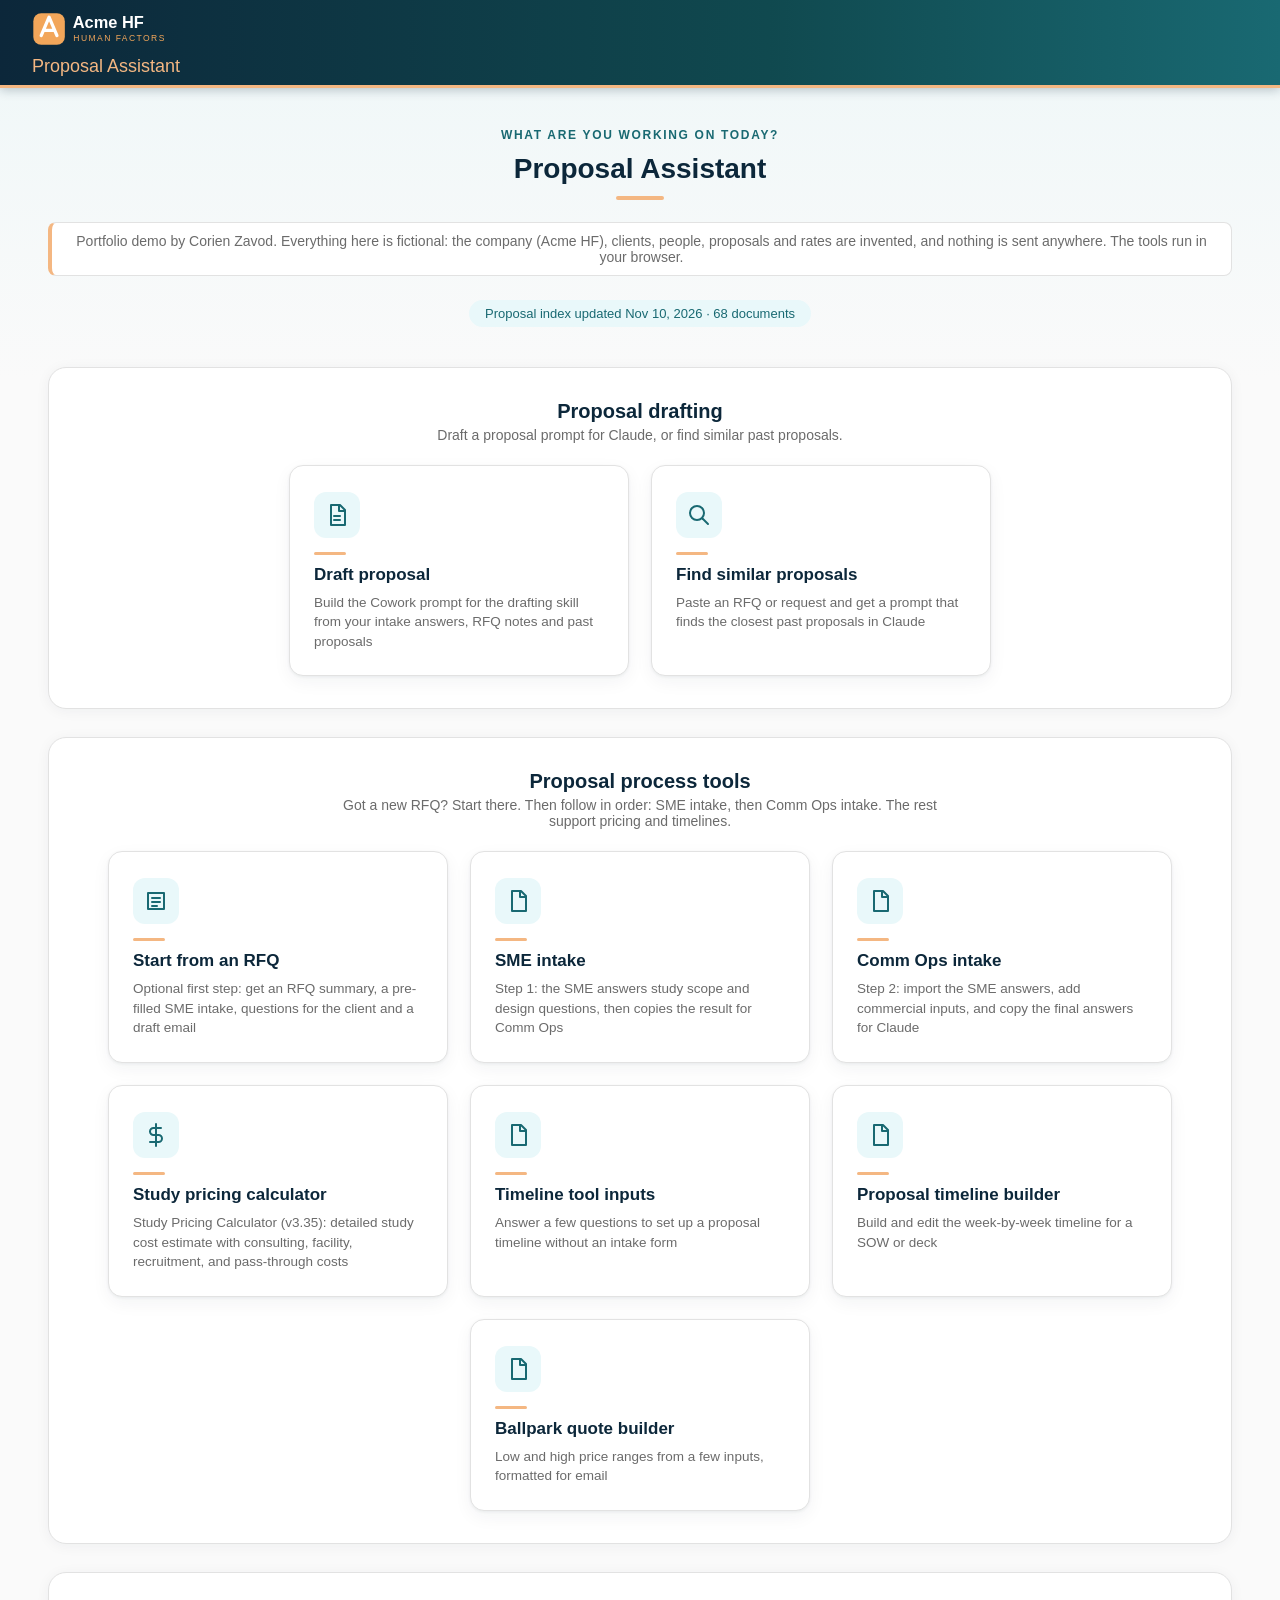
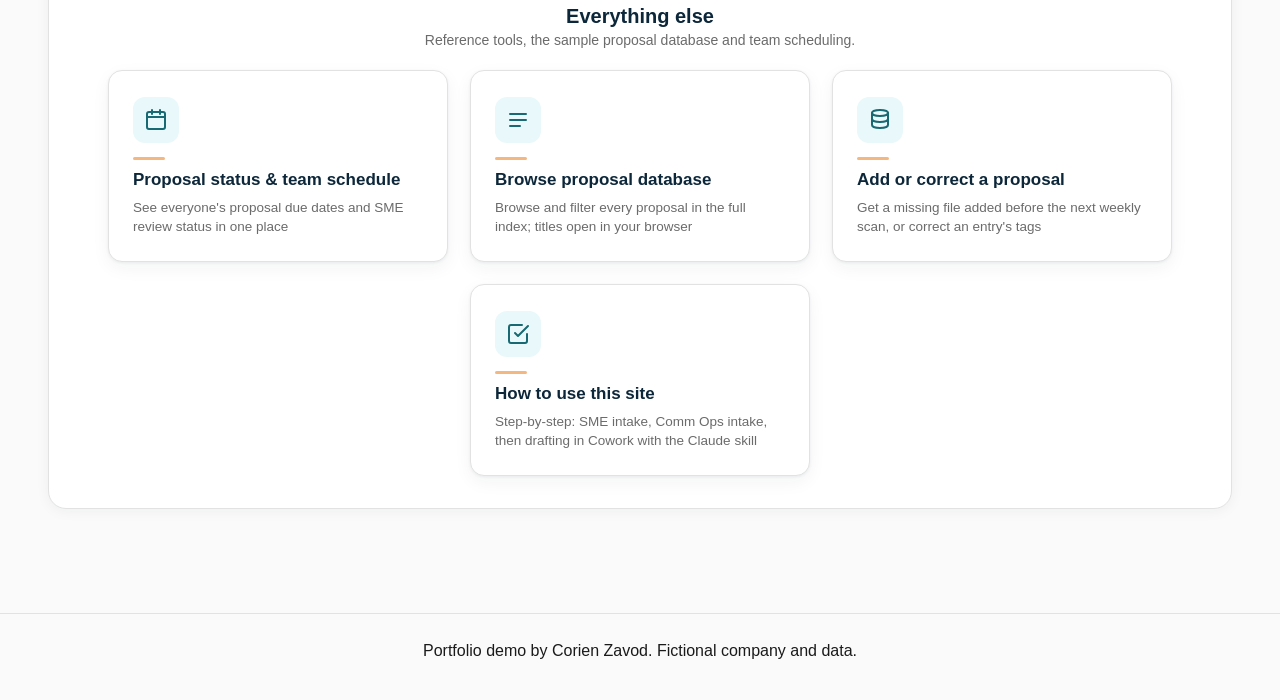
==== commit b59a8ab0: "Update index.html" ====
--- a/index.html
+++ b/index.html
@@ -58,8 +58,14 @@
     </section>
 <section class="home-section">
     <h2 class="home-section-title">Proposal process tools</h2>
-    <p class="home-section-sub">Follow these in order: SME intake, then Comm Ops intake. The rest support pricing and timelines.</p>
+    <p class="home-section-sub">Got a new RFQ? Start there. Then follow in order: SME intake, then Comm Ops intake. The rest support pricing and timelines.</p>
     <div class="card-grid">
+<button class="big-card" type="button" data-tool="tool-rfq-start.html" data-title="Start from an RFQ">
+        <svg class="card-icon" viewBox="0 0 24 24" fill="none" stroke="currentColor" stroke-width="2" stroke-linecap="round" stroke-linejoin="round" aria-hidden="true"><path d="M4 4h16v16H4z"/><path d="M8 9h8"/><path d="M8 13h8"/><path d="M8 17h5"/></svg>
+        <span class="card-accent"></span>
+        <span class="card-title">Start from an RFQ</span>
+        <span class="card-desc">Optional first step: get an RFQ summary, a pre-filled SME intake, questions for the client and a draft email</span>
+      </button>
 <button class="big-card" type="button" data-tool="tool-sme-intake.html" data-title="SME intake">
         <svg class="card-icon" viewBox="0 0 24 24" fill="none" stroke="currentColor" stroke-width="2" stroke-linecap="round" stroke-linejoin="round" aria-hidden="true"><path d="M6 2h9l5 5v15H6z"/><path d="M14 2v6h6"/></svg>
         <span class="card-accent"></span>
@@ -134,6 +140,7 @@
     <button class="back-link" id="back-from-draft" type="button">&larr; Back</button>
     <h1>Draft a proposal</h1>
     <p class="login-desc">This builds the prompt for the drafting skill in Cowork. Complete the SME intake and the Comm Ops intake first: the skill uses their final answers to price the proposal and build the draft.</p>
+    <p class="login-desc">Starting from a new RFQ? Use <a href="#" id="draft-to-rfq">Start from an RFQ</a> first: it summarizes the RFQ, pre-fills the SME intake and drafts the questions for the client.</p>
     <form id="draft-form">
       <label>What do you want drafted?
         <select name="proposalType" id="draft-proposalType" required>
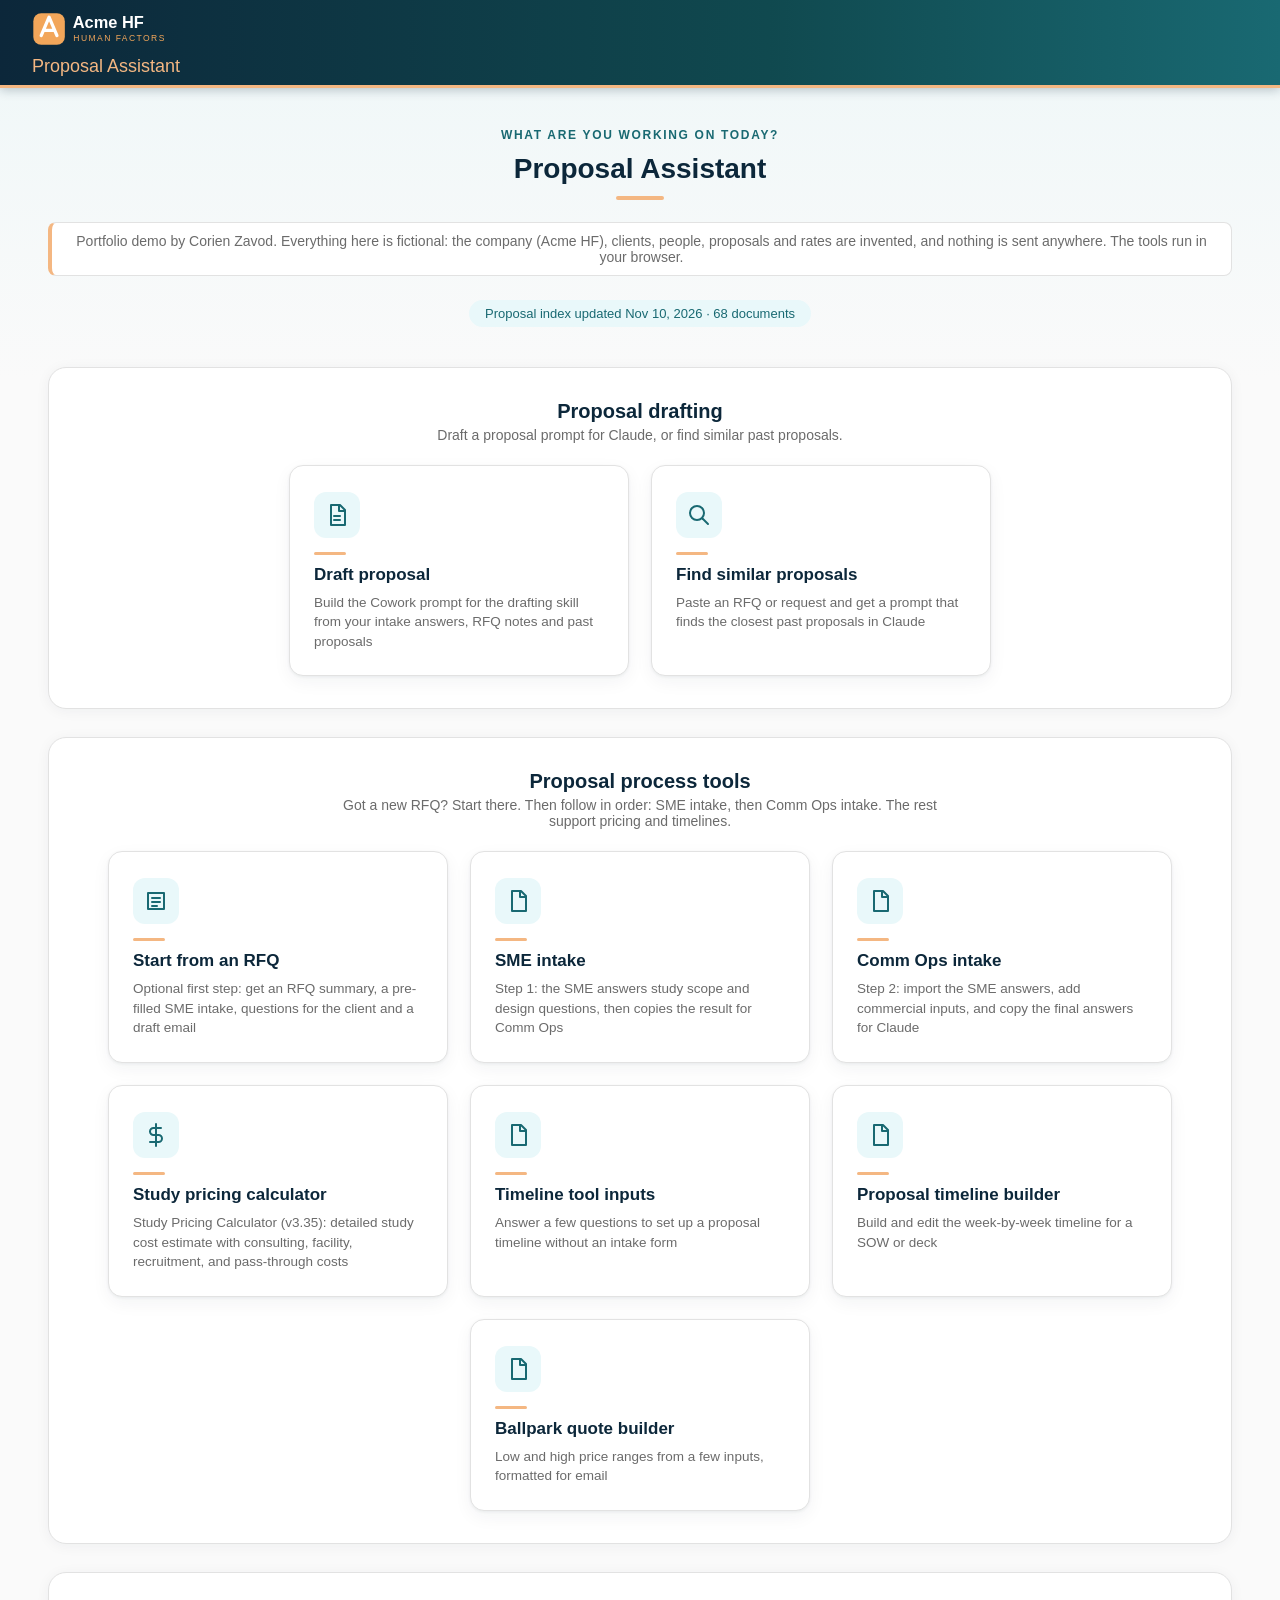
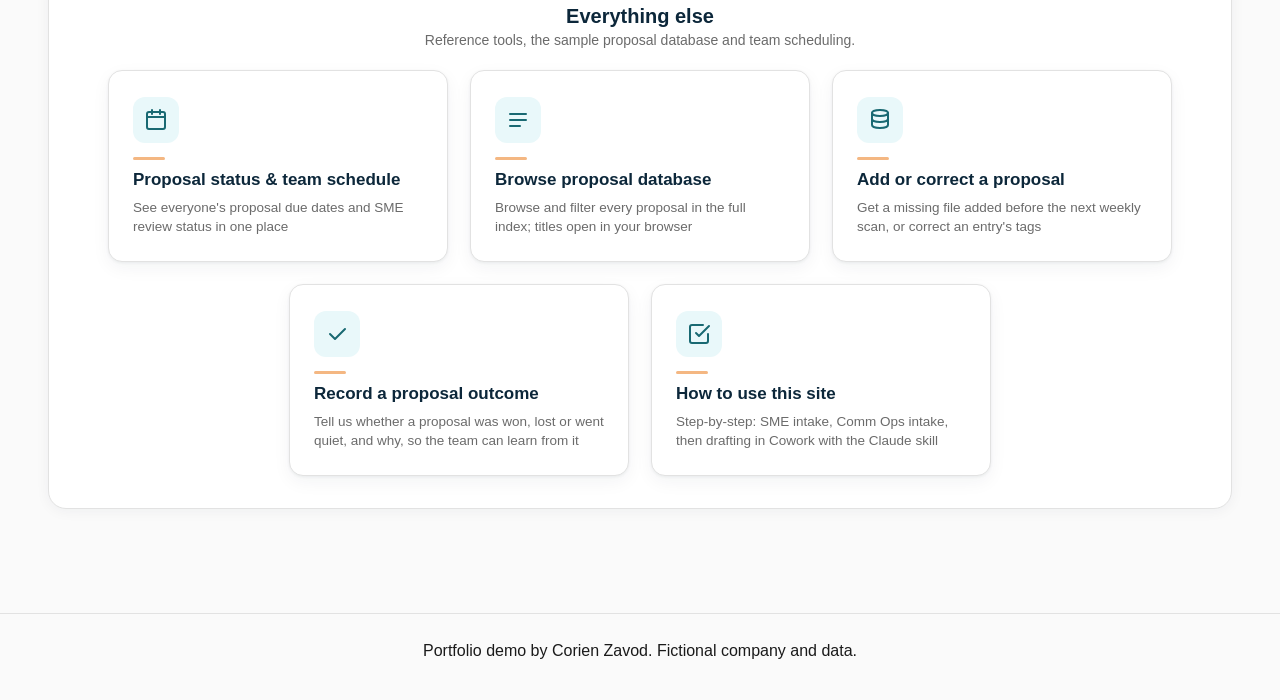
==== commit c78985f1: "Update index.html" ====
--- a/index.html
+++ b/index.html
@@ -127,6 +127,12 @@
         <span class="card-title">Add or correct a proposal</span>
         <span class="card-desc">Get a missing file added before the next weekly scan, or correct an entry's tags</span>
       </button>
+<button class="big-card" id="btn-outcome" type="button">
+        <svg class="card-icon" viewBox="0 0 24 24" fill="none" stroke="currentColor" stroke-width="2" stroke-linecap="round" stroke-linejoin="round" aria-hidden="true"><path d="M5 12l5 5L20 7"/></svg>
+        <span class="card-accent"></span>
+        <span class="card-title">Record a proposal outcome</span>
+        <span class="card-desc">Tell us whether a proposal was won, lost or went quiet, and why, so the team can learn from it</span>
+      </button>
 <button class="big-card" id="btn-howto" type="button">
   <svg class="card-icon" viewBox="0 0 24 24" fill="none" stroke="currentColor" stroke-width="2" stroke-linecap="round" stroke-linejoin="round" aria-hidden="true"><path d="M9 11l3 3L22 4"/><path d="M21 12v7a2 2 0 0 1-2 2H5a2 2 0 0 1-2-2V5a2 2 0 0 1 2-2h11"/></svg>
   <span class="card-accent"></span>
@@ -285,6 +291,9 @@
       <label style="flex:1 1 150px; min-width:150px;">Deal size
         <select id="browse-filter-dealsize"><option value="">All</option></select>
       </label>
+      <label style="flex:1 1 150px; min-width:150px;">Outcome
+        <select id="browse-filter-outcome"><option value="">All</option></select>
+      </label>
       <label style="flex:1 1 150px; min-width:150px;">Sort by
         <select id="browse-sort"><option value="newest">Newest first</option><option value="oldest">Oldest first</option><option value="client">Client A to Z</option><option value="title">Title A to Z</option></select>
       </label>
@@ -307,6 +316,52 @@
       <button class="back-link" id="back-from-tool" type="button">&larr; Back</button>
     </div>
     <iframe id="tool-frame" title="Tool" allow="clipboard-write; clipboard-read" style="width:100%; height:calc(100vh - var(--header-h,86px) - 34px); border:none; display:block;"></iframe>
+  </section>
+  <section id="view-outcome" class="view" hidden>
+    <button class="back-link" id="back-from-outcome" type="button">&larr; Back</button>
+    <h1>Record a proposal outcome</h1>
+    <p class="login-desc">Wins, losses and no-responses are what let the team see which proposals work and where price or timing loses work. A proposal with a signed copy in the index already counts as won; everything else is unknown until someone records it here. This form prepares a request for the person who maintains the index. Nothing is sent from this page.</p>
+    <form id="outcome-form">
+      <label>Find the proposal (type a client, project or reference number)
+        <input type="text" id="outcome-find" placeholder="e.g. Acme autoinjector, or PRO-2026-123" autocomplete="off">
+      </label>
+      <label>Pick it from the matches
+        <select id="outcome-pick" name="id" required size="6"><option value="">Type above to see matches</option></select>
+      </label>
+      <label>Outcome
+        <select name="outcome" id="outcome-result" required>
+          <option value="">Choose</option>
+          <option>Won</option>
+          <option>Lost</option>
+          <option>No response</option>
+          <option>Withdrawn by client</option>
+          <option>Pending</option>
+        </select>
+      </label>
+      <label id="outcome-reason-row" hidden>Main reason
+        <select name="reason" id="outcome-reason">
+          <option value="">Not known</option>
+          <option>Price</option>
+          <option>Timing</option>
+          <option>Chose a competitor</option>
+          <option>Client project cancelled or paused</option>
+          <option>Client did the work in-house</option>
+          <option>Scope mismatch</option>
+          <option>Other</option>
+        </select>
+      </label>
+      <label>Final signed price, if won (optional, numbers only)
+        <input type="text" name="finalPrice" inputmode="decimal" placeholder="e.g. 148500">
+      </label>
+      <label>Decision date (optional, month is fine)
+        <input type="text" name="decisionDate" placeholder="e.g. 2026-10 or 2026-10-15">
+      </label>
+      <label>Anything useful to remember (optional)
+        <textarea name="note" rows="3" placeholder="For example: client said our timeline was too long; they went with a competitor who offered a two-week start."></textarea>
+      </label>
+      <button type="submit" class="primary-btn">Prepare request</button>
+    </form>
+    <div id="outcome-output" class="output" hidden></div>
   </section>
   <section id="view-add-proposal" class="view" hidden>
     <button class="back-link" id="back-from-add" type="button">&larr; Back</button>
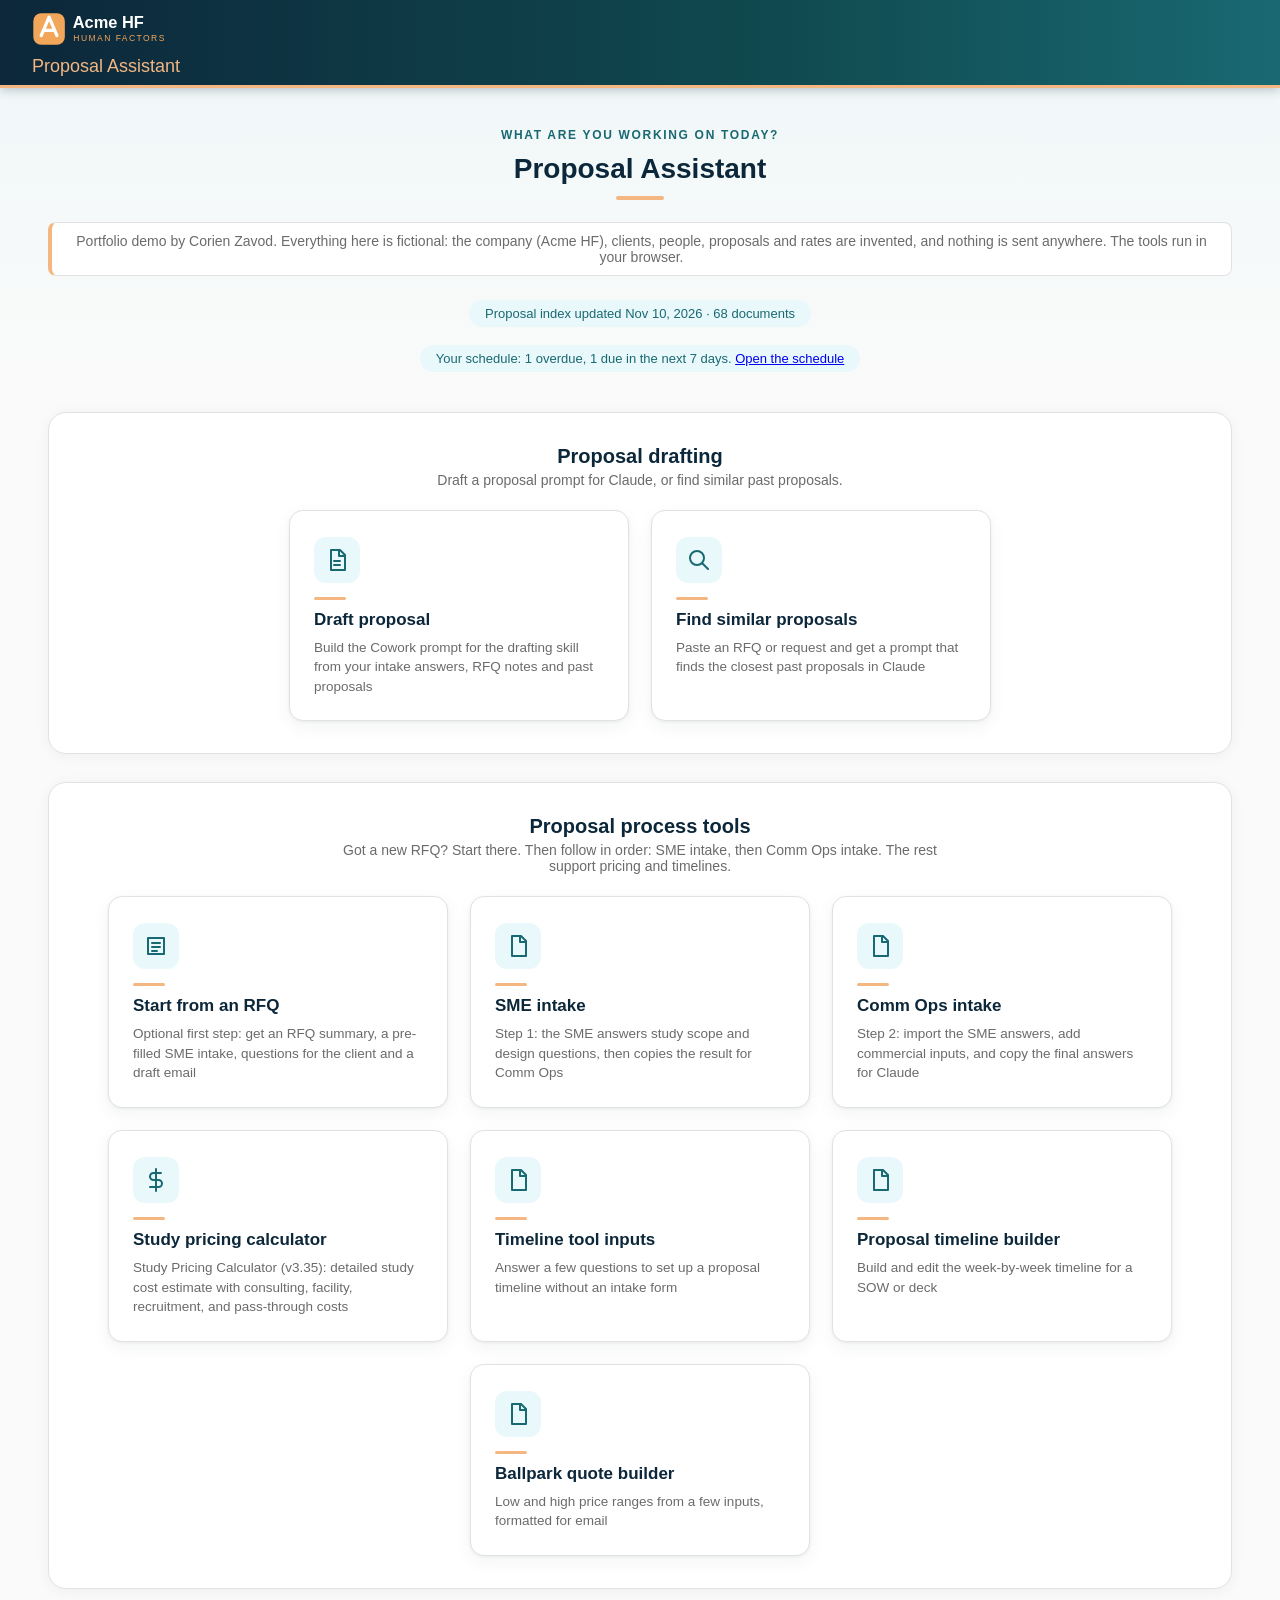
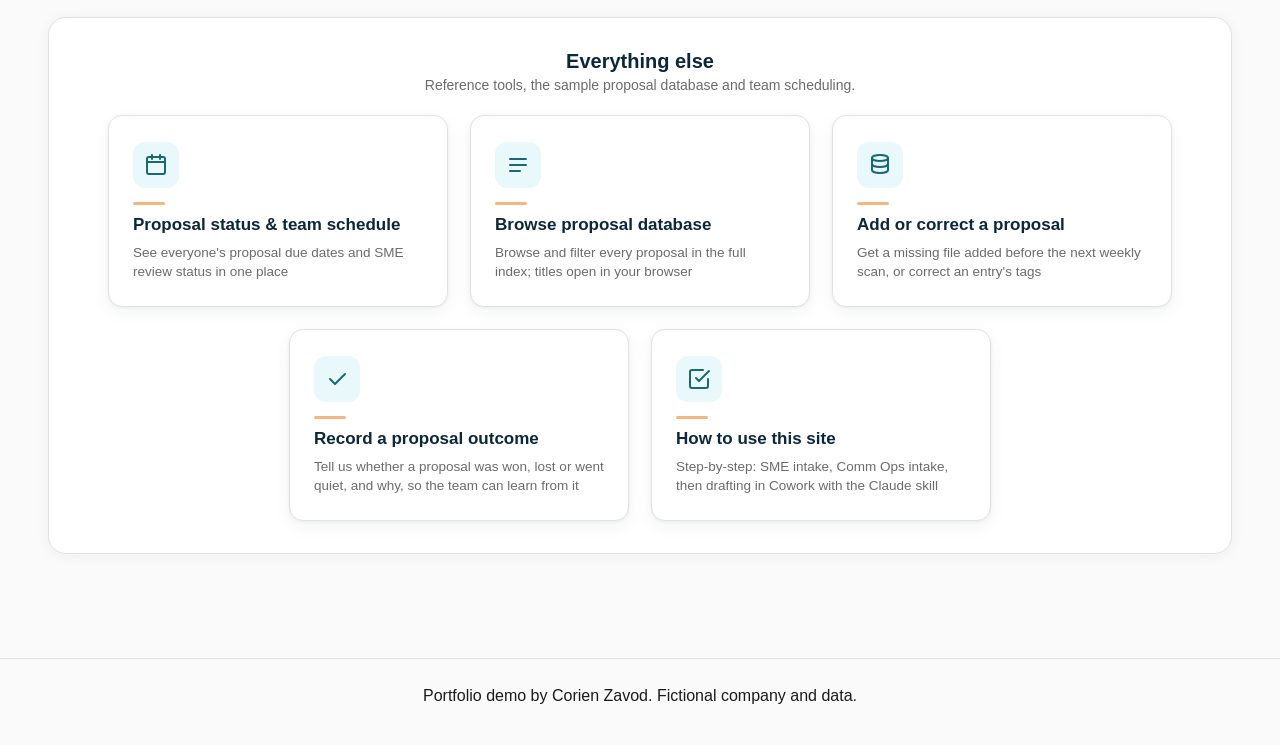
==== commit ea4e90ee: "Update index.html" ====
--- a/index.html
+++ b/index.html
@@ -38,6 +38,7 @@
     <p class="welcome-line">What are you working on today?</p>
     <h1 class="home-heading">Proposal Assistant</h1><p class="demo-banner" style="margin:0 0 18px;padding:10px 14px;border:1px solid var(--border);border-left:4px solid var(--pink);border-radius:8px;background:#fff;font-size:14px;color:var(--text-muted);">Portfolio demo by Corien Zavod. Everything here is fictional: the company (Acme HF), clients, people, proposals and rates are invented, and nothing is sent anywhere. The tools run in your browser.</p>
     <p id="home-stats" class="home-stats"></p>
+    <p id="home-schedule-nudge" class="home-stats" hidden></p>
 <section class="home-section">
     <h2 class="home-section-title">Proposal drafting</h2>
     <p class="home-section-sub">Draft a proposal prompt for Claude, or find similar past proposals.</p>
@@ -147,6 +148,7 @@
     <h1>Draft a proposal</h1>
     <p class="login-desc">This builds the prompt for the drafting skill in Cowork. Complete the SME intake and the Comm Ops intake first: the skill uses their final answers to price the proposal and build the draft.</p>
     <p class="login-desc">Starting from a new RFQ? Use <a href="#" id="draft-to-rfq">Start from an RFQ</a> first: it summarizes the RFQ, pre-fills the SME intake and drafts the questions for the client.</p>
+    <p class="login-desc">Working on it now? <a href="#" id="draft-to-schedule">Add it to the team schedule</a> so the due date is visible, and use <b>Mark as sent</b> there when it goes out to schedule the client follow-up.</p>
     <form id="draft-form">
       <label>What do you want drafted?
         <select name="proposalType" id="draft-proposalType" required>
@@ -359,7 +361,10 @@
       <label>Anything useful to remember (optional)
         <textarea name="note" rows="3" placeholder="For example: client said our timeline was too long; they went with a competitor who offered a two-week start."></textarea>
       </label>
-      <button type="submit" class="primary-btn">Prepare request</button>
+      <div style="display:flex; gap:10px;">
+        <button type="submit" class="primary-btn">Prepare request</button>
+        <button type="reset" class="quiz-option-btn" id="outcome-reset">Clear form</button>
+      </div>
     </form>
     <div id="outcome-output" class="output" hidden></div>
   </section>
@@ -415,7 +420,10 @@
       <label>Notes
         <textarea name="notes" rows="3" placeholder="Anything the index owner should know: the outcome (won, lost, pending), which version is final, a duplicate of another entry, what is wrong with the current tags."></textarea>
       </label>
-      <button type="submit" class="primary-btn">Prepare request</button>
+      <div style="display:flex; gap:10px;">
+        <button type="submit" class="primary-btn">Prepare request</button>
+        <button type="reset" class="quiz-option-btn" id="add-reset">Clear form</button>
+      </div>
     </form>
     <div id="add-proposal-output" class="output" hidden></div>
   </section>
@@ -475,6 +483,7 @@
     <div id="schedule-account-box"></div>
     <div id="schedule-main" hidden>
       <button type="button" class="primary-btn" id="schedule-edit-my-btn" style="margin-top:16px;">Edit my schedule</button>
+      <div id="schedule-digest"></div>
       <div style="display:flex; align-items:center; justify-content:space-between; margin-top:24px;">
         <h2 style="margin:0;">Everyone's schedule</h2>
         <button type="button" class="quiz-option-btn" id="schedule-refresh-btn">Refresh now</button>
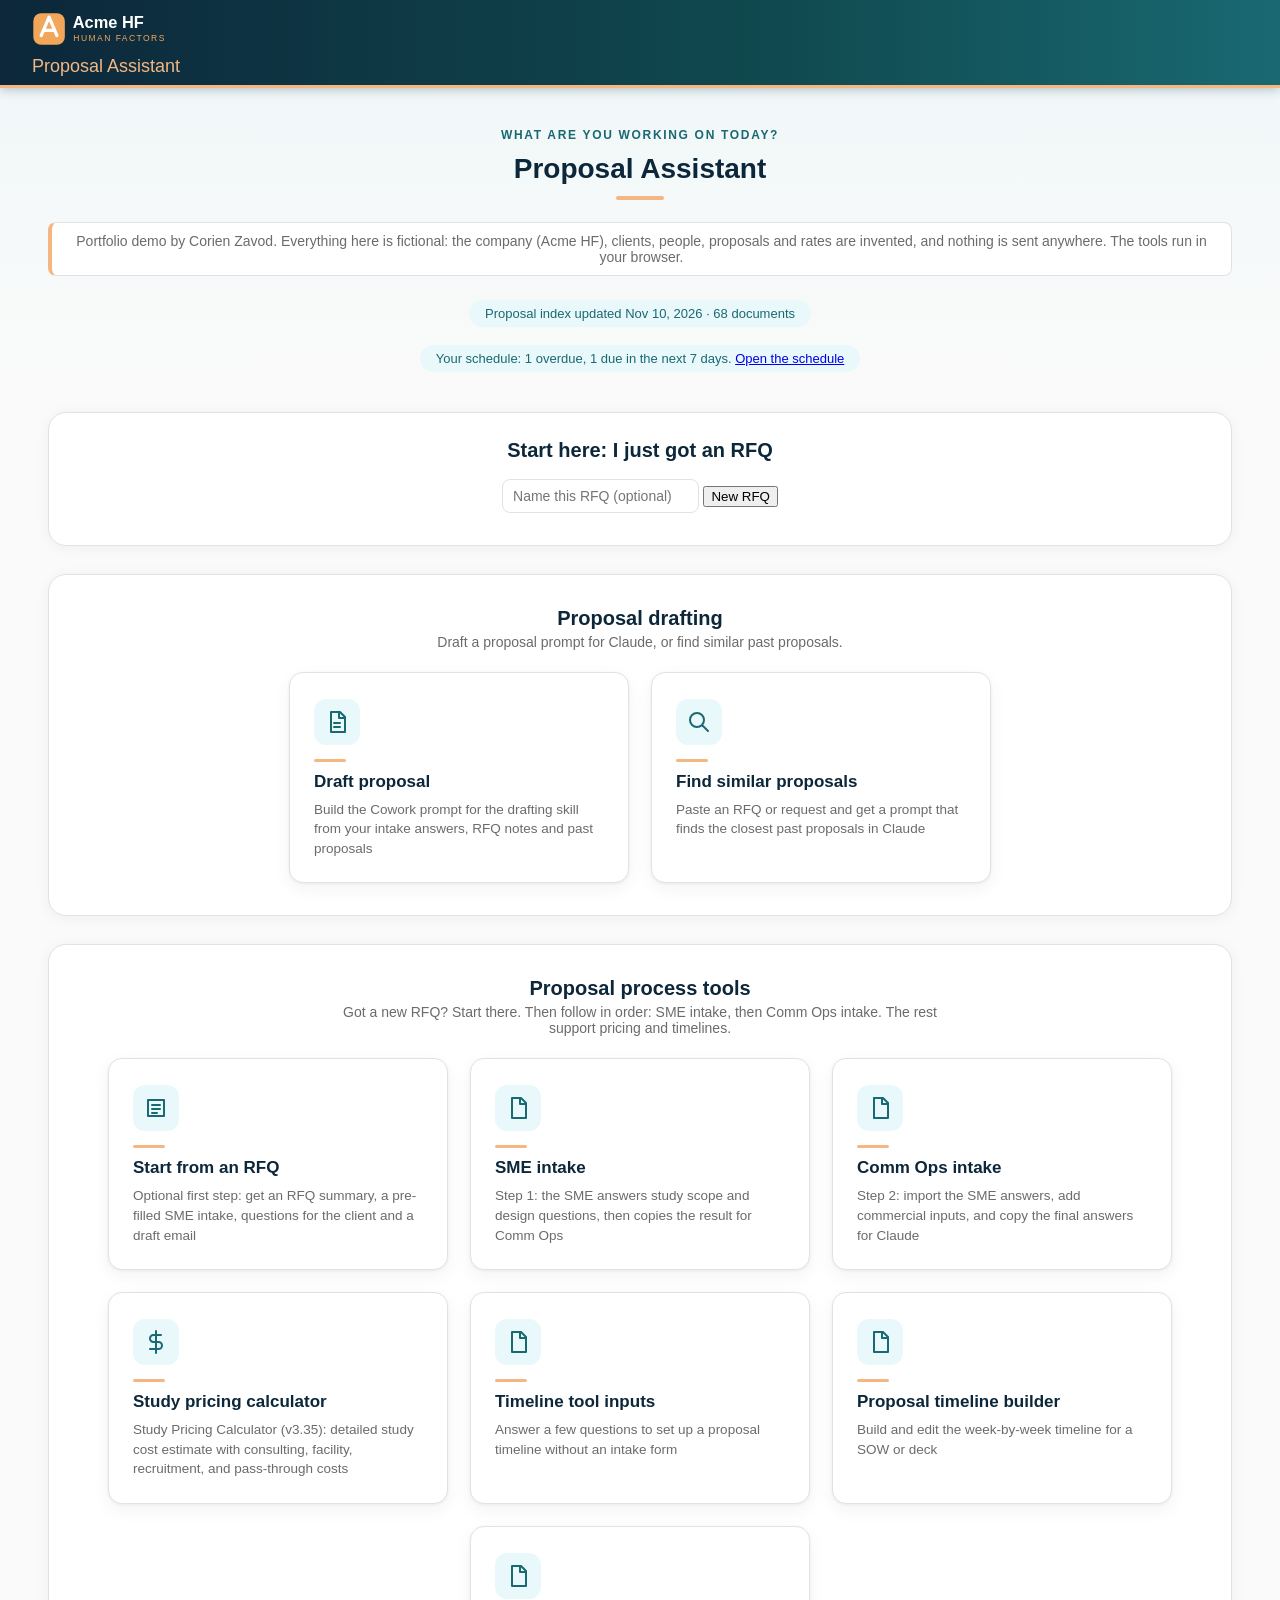
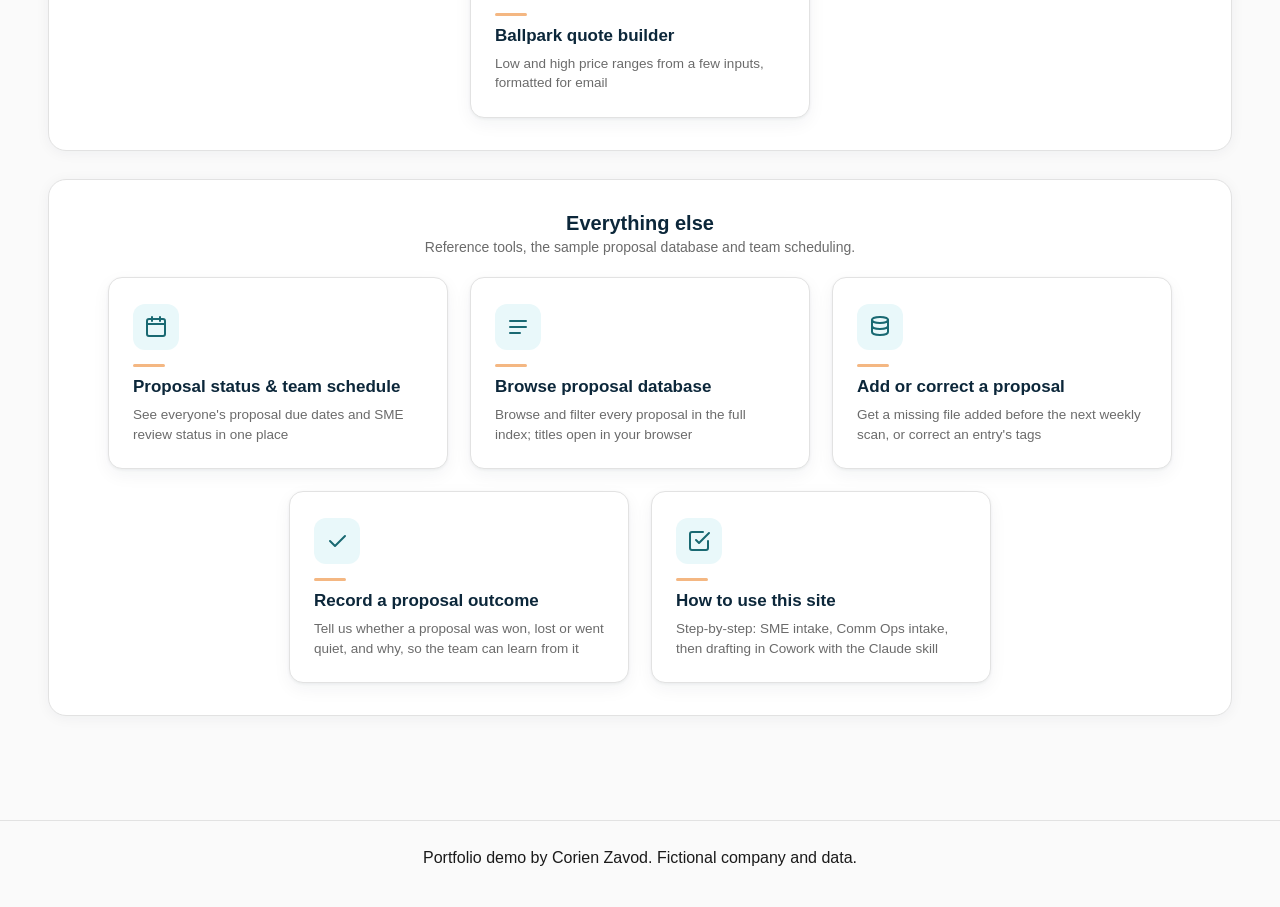
==== commit fe53a3f7: "Update index.html" ====
--- a/index.html
+++ b/index.html
@@ -39,6 +39,17 @@
     <h1 class="home-heading">Proposal Assistant</h1><p class="demo-banner" style="margin:0 0 18px;padding:10px 14px;border:1px solid var(--border);border-left:4px solid var(--pink);border-radius:8px;background:#fff;font-size:14px;color:var(--text-muted);">Portfolio demo by Corien Zavod. Everything here is fictional: the company (Acme HF), clients, people, proposals and rates are invented, and nothing is sent anywhere. The tools run in your browser.</p>
     <p id="home-stats" class="home-stats"></p>
     <p id="home-schedule-nudge" class="home-stats" hidden></p>
+<section class="home-section start-compact" id="start-here">
+    <div class="sh-head">
+      <h2 class="sh-title">Start here: I just got an RFQ</h2>
+      <input type="text" id="guide-label" maxlength="80" placeholder="Name this RFQ (optional)" aria-label="Name this RFQ (optional)">
+      <button type="button" class="sh-new" id="guide-new">New RFQ</button>
+    </div>
+    <div id="guide-progress"></div>
+    <div id="guide-steps" class="gchips"></div>
+    <div id="guide-focus" class="gfocus"></div>
+    <div id="guide-done-note" class="sh-note" hidden>All required steps are done. Press Mark as sent in the team schedule when it goes out, and record the outcome when you hear back.</div>
+    </section>
 <section class="home-section">
     <h2 class="home-section-title">Proposal drafting</h2>
     <p class="home-section-sub">Draft a proposal prompt for Claude, or find similar past proposals.</p>
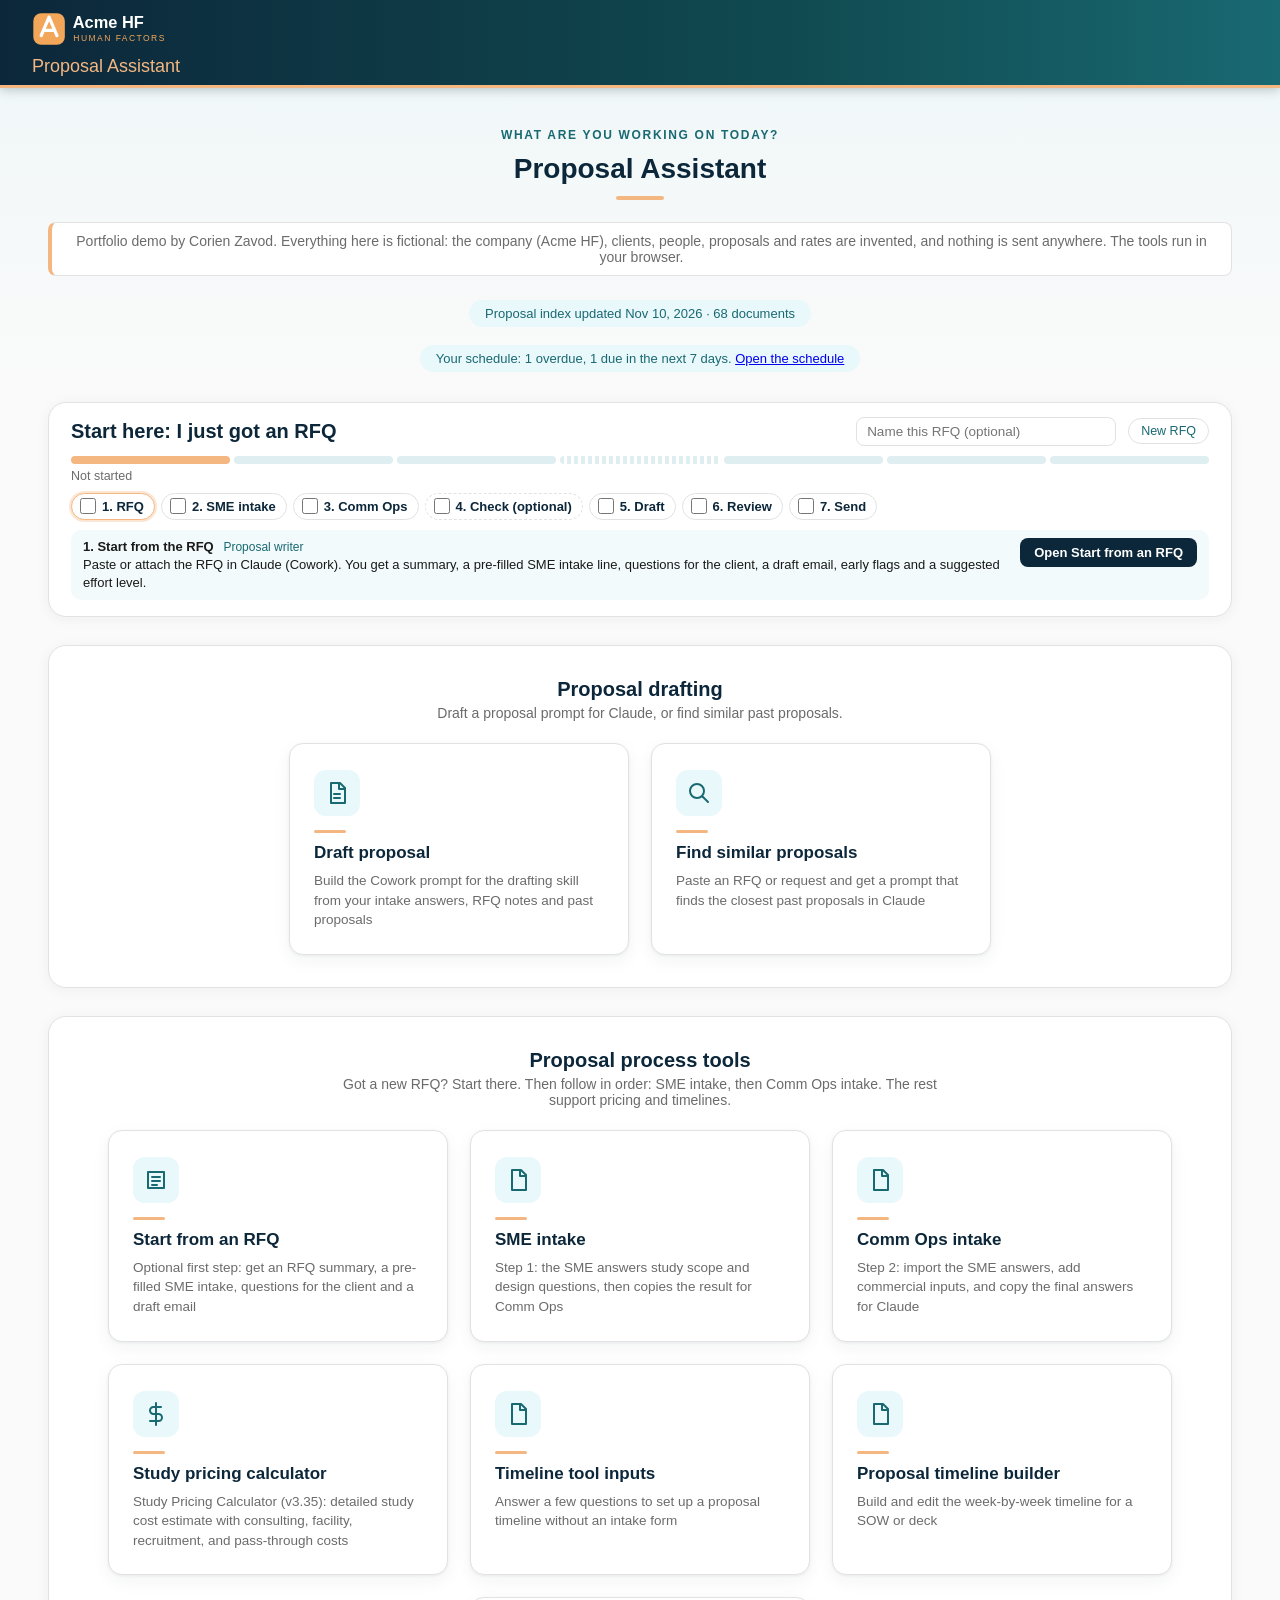
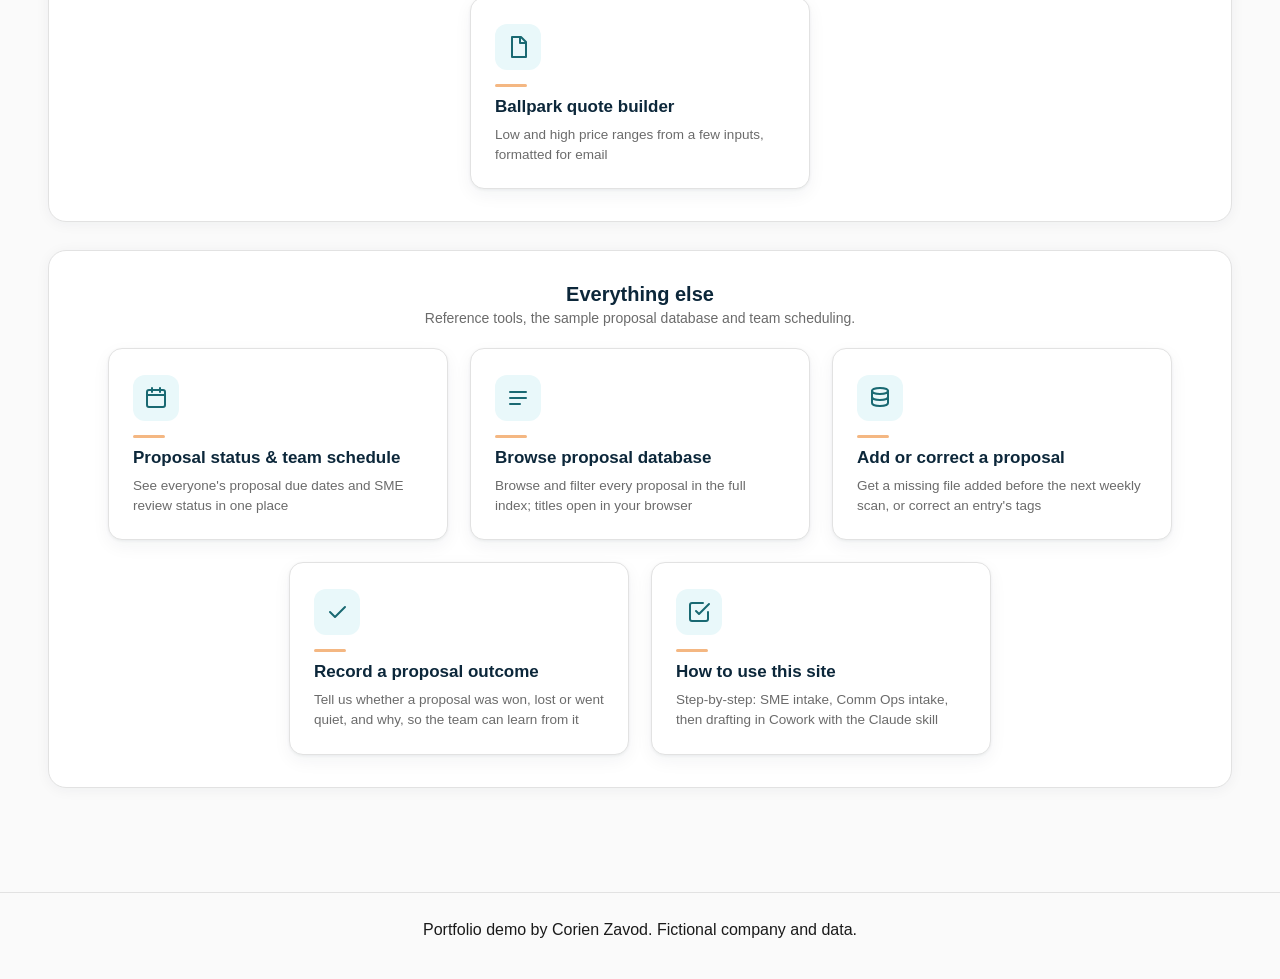
==== commit 70488a4b: "Update index.html" ====
--- a/index.html
+++ b/index.html
@@ -563,6 +563,7 @@
       </label>
       <div style="display:flex; gap:10px;">
         <button type="submit" class="primary-btn" id="schedule-submit-btn">Add to my schedule</button>
+        <button type="button" class="quiz-option-btn" id="schedule-clear-btn">Clear form</button>
         <button type="button" class="quiz-option-btn" id="schedule-cancel-edit-btn" hidden>Cancel edit</button>
       </div>
     </form>
@@ -585,5 +586,8 @@
   <script src="rates.js"></script>
   <script src="app.js"></script>
      <script src="tron-easter-egg.js" defer></script>
+<script>
+document.getElementById("schedule-clear-btn").addEventListener("click",function(){var c=document.getElementById("schedule-cancel-edit-btn");if(c&&!c.hidden){c.click();return}document.getElementById("schedule-entry-form").reset()});
+</script>
 </body>
 </html>
--- a/styles.css
+++ b/styles.css
@@ -430,3 +430,31 @@
 .setup-card ol { margin: 0; padding-left: 22px; font-size: 14px; line-height: 1.55; color: var(--text); }
 .setup-card li { margin-bottom: 6px; }
 .setup-note { margin: 10px 0 0; font-size: 13px; color: var(--text-muted); }
+
+/* "Start here" strip on the home page: compact so it fits on one screen */
+.home-section.start-compact { padding: 14px 22px 16px; margin-top: 18px; text-align: left; }
+.sh-head { display: flex; align-items: center; gap: 12px; flex-wrap: wrap; margin-bottom: 10px; }
+.sh-title { margin: 0; font-size: 18px; color: var(--navy); flex: 1 1 auto; }
+.sh-head input[type="text"] { flex: 0 1 260px; min-width: 160px; padding: 6px 10px; font-size: 13.5px; }
+.sh-new { background: none; border: 1px solid var(--border); border-radius: 999px; padding: 5px 12px; font-size: 12.5px; color: var(--purple); cursor: pointer; }
+.sh-new:hover { border-color: var(--pink); }
+.gp-bar { display: flex; gap: 4px; }
+.gp-seg { flex: 1; height: 8px; border-radius: 4px; background: #DFEEF0; }
+.gp-seg.done { background: var(--purple); }
+.gp-seg.cur { background: var(--pink); }
+.gp-seg.opt:not(.done):not(.cur) { background: repeating-linear-gradient(90deg, #DFEEF0 0 4px, #FFFFFF 4px 7px); }
+.gp-label { display: block; font-size: 12.5px; color: var(--text-muted); margin: 5px 0 10px; }
+.gchips { display: flex; flex-wrap: wrap; gap: 6px; }
+.gchip { display: inline-flex; align-items: center; gap: 6px; border: 1px solid var(--border); border-radius: 999px; padding: 3px 10px 3px 8px; background: var(--card-bg); }
+.gchip.done { background: #ECF8F9; border-color: #C9E7EA; }
+.gchip.focus { border-color: var(--pink); box-shadow: 0 0 0 2px rgba(244, 183, 130, 0.35); }
+.gchip.opt:not(.done) { border-style: dashed; }
+.gchip input[type="checkbox"] { width: 16px; height: 16px; margin: 0; accent-color: var(--purple); cursor: pointer; }
+.gchip-t { background: none; border: 0; padding: 2px 0; font: inherit; font-size: 13px; font-weight: 600; color: var(--navy); cursor: pointer; }
+.gfocus { display: flex; align-items: center; justify-content: space-between; gap: 14px; margin-top: 10px; padding: 8px 12px; border-radius: 10px; background: #F2FAFB; font-size: 13px; line-height: 1.4; color: var(--text); }
+.gf-text { flex: 1; min-width: 0; }
+.gf-who { font-size: 12px; color: var(--purple); margin-left: 6px; }
+.gs-tag { font-size: 11px; font-weight: 600; color: var(--purple); border: 1px solid var(--purple); border-radius: 999px; padding: 0 7px; margin-left: 4px; }
+.gf-open { flex: none; padding: 7px 14px; font-size: 13px; white-space: nowrap; }
+.sh-note { margin-top: 8px; font-size: 13px; color: var(--purple); }
+@media (max-width: 600px) { .gfocus { flex-direction: column; align-items: stretch; } .sh-head input[type="text"] { flex-basis: 100%; } }
